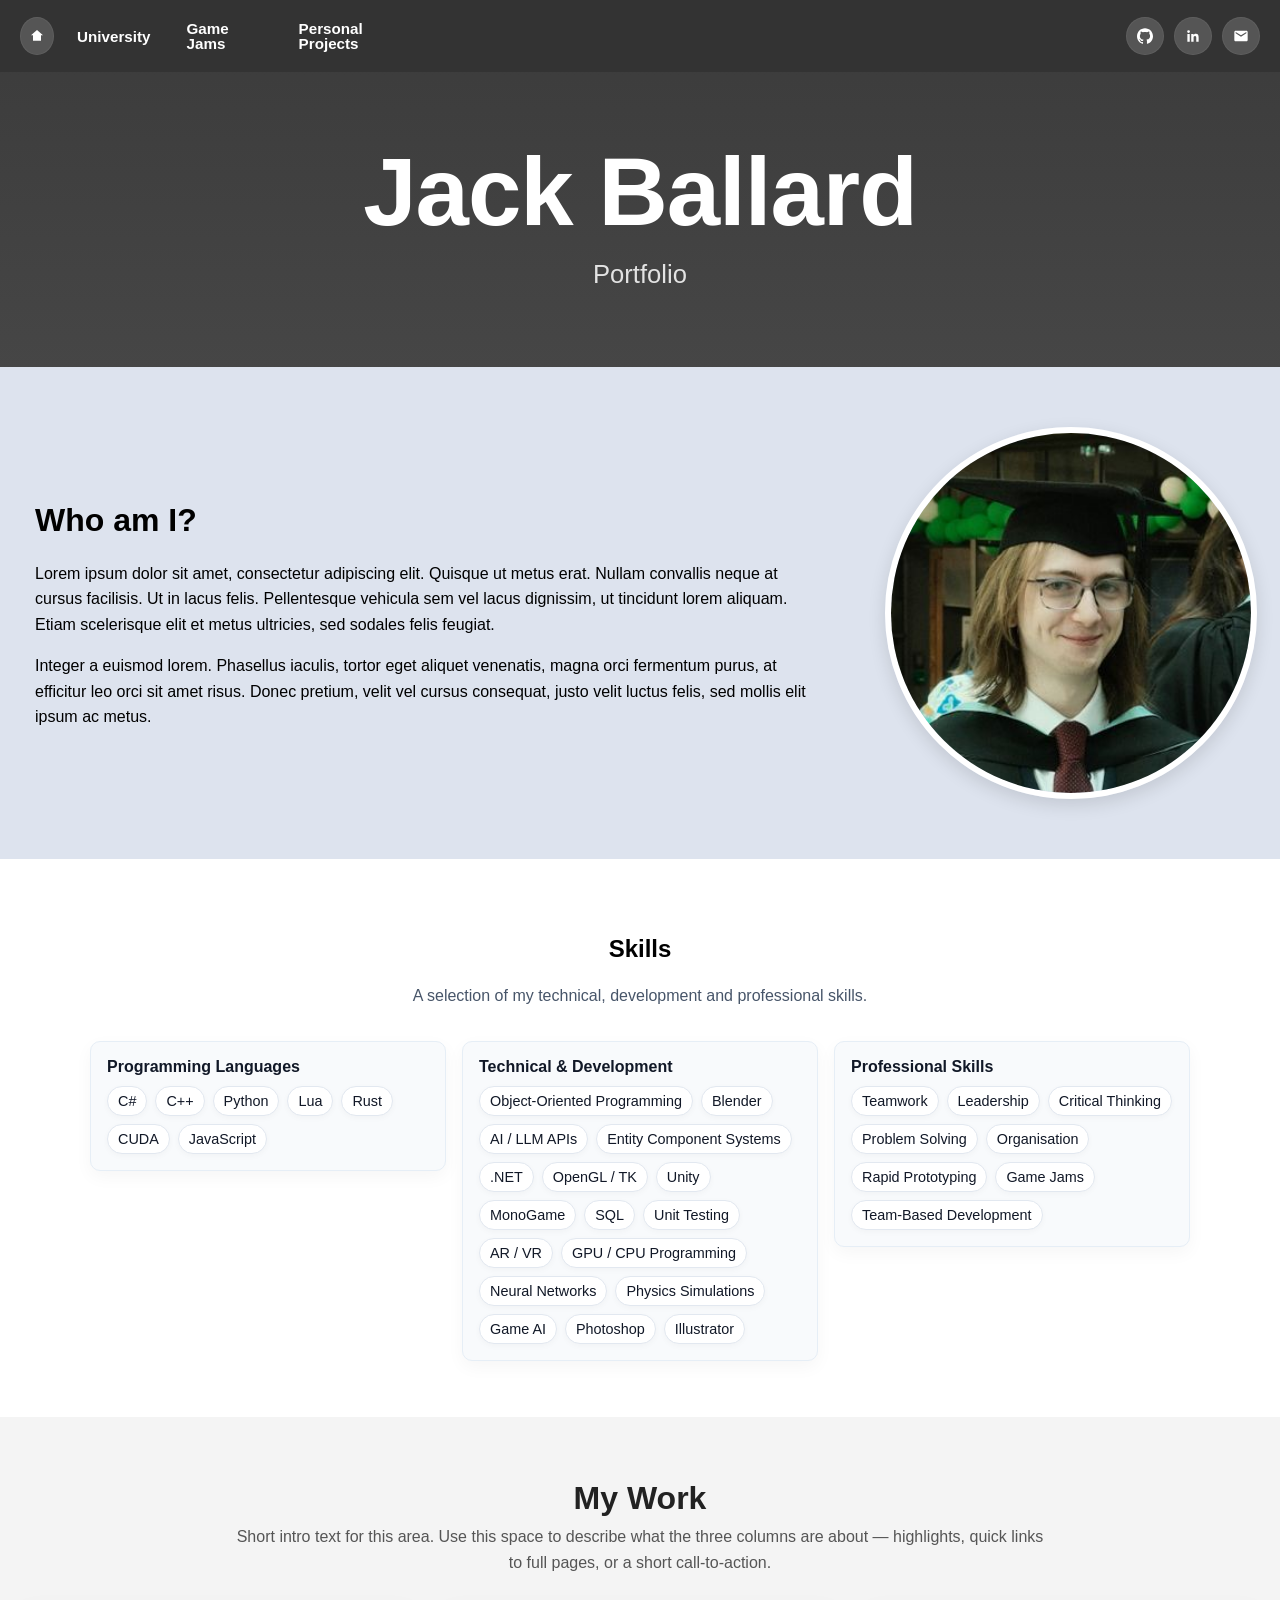
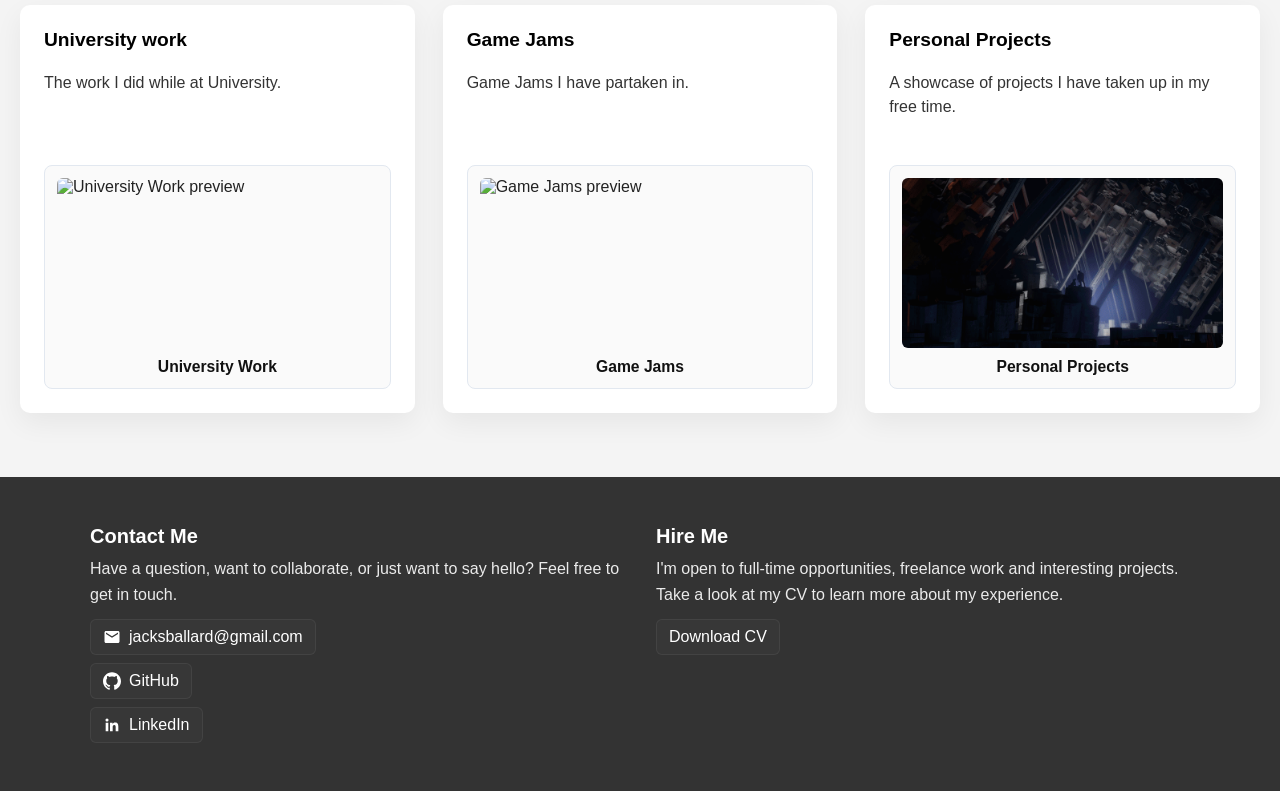
==== index.html @ 9ef3ca3f "more pages added, gallery view style created" ====
<!DOCTYPE html>
<html lang="en">
<head>
    <meta charset="UTF-8">
    <meta name="viewport" content="width=device-width, initial-scale=1.0">
    <title>Home | Jack Ballard's Website</title>
    <link rel="stylesheet" href="css/style.css">
</head>
<body>

    <header>
        <div class="nav-groups" role="navigation" aria-label="Main navigation">

            <div class="nav-left">
                <!-- icon-only button (accessible label provided) -->
                <a class="btn btn-icon" href="index.html" title="Home" aria-label="Home">
                    <svg viewBox="0 0 24 24" aria-hidden="true" focusable="false">
                        <path d="M12 3l9 8h-3v8h-12v-8h-3z" />
                    </svg>
                </a>


                <!-- text-only button (no icon, border invisible until hover) -->
                <a class="btn btn-text" href="pages/university.html" title="University">University</a>
                <a class="btn btn-text" href="pages/game-jams.html" title="Game-Jams">Game Jams</a>
                <a class="btn btn-text" href="pages/personal-projects.html" title="Personal-Projects">Personal Projects</a>
            </div>

            <div class="nav-spacer" aria-hidden="true"></div>

            <div class="nav-right">
                <!-- icon-only button (external link opens in new tab) -->
                <a class="btn btn-icon" href="https://github.com/Jack-Ballard" title="GitHub" aria-label="GitHub" target="_blank" rel="noopener noreferrer">
                    <svg viewBox="0 0 24 24" aria-hidden="true" focusable="false">
                        <path d="M12 .297c-6.63 0-12 5.373-12 12 0 5.303 3.438 9.8 8.205 11.385.6.113.82-.258.82-.577 0-.285-.01-1.04-.015-2.04-3.338.724-4.042-1.61-4.042-1.61C4.422 18.07 3.633 17.7 3.633 17.7c-1.087-.744.084-.729.084-.729 1.205.084 1.838 1.236 1.838 1.236 1.07 1.835 2.809 1.305 3.495.998.108-.776.417-1.305.76-1.605-2.665-.3-5.466-1.332-5.466-5.93 0-1.31.465-2.38 1.235-3.22-.135-.303-.54-1.523.105-3.176 0 0 1.005-.322 3.3 1.23.96-.267 1.98-.399 3-.405 1.02.006 2.04.138 3 .405 2.28-1.552 3.285-1.23 3.285-1.23.645 1.653.24 2.873.12 3.176.765.84 1.23 1.91 1.23 3.22 0 4.61-2.805 5.625-5.475 5.92.42.36.81 1.096.81 2.22 0 1.606-.015 2.896-.015 3.286 0 .315.21.69.825.57C20.565 22.092 24 17.592 24 12.297c0-6.627-5.373-12-12-12" />
                    </svg>
                </a>

                <a class="btn btn-icon" href="https://www.linkedin.com/in/jack-ballard-969342292/" title="LinkedIn" aria-label="LinkedIn" target="_blank" rel="noopener noreferrer">
                    <svg viewBox="0 0 24 24" aria-hidden="true" focusable="false">
                        <path d="M20.447 20.452h-3.554v-5.569c0-1.328-.027-3.037-1.852-3.037-1.853 0-2.136 1.445-2.136 2.939v5.667H9.351V9h3.414v1.561h.046c.477-.9 1.637-1.85 3.37-1.85 3.601 0 4.267 2.37 4.267 5.455v6.286zM5.337 7.433a2.062 2.062 0 1 1 0-4.124 2.062 2.062 0 0 1 0 4.124zM7.114 20.452H3.558V9h3.556v11.452z" />
                    </svg>
                </a>

                <!-- icon-only contact button -->
                <a class="btn btn-icon" href="mailto:jacksballard@gmail.com" title="Contact" aria-label="Contact">
                    <svg viewBox="0 0 24 24" aria-hidden="true" focusable="false"><path d="M20 4h-16c-1.1 0-2 .9-2 2v12c0 1.1.9 2 2 2h16c1.1 0 2-.9 2-2v-12c0-1.1-.9-2-2-2zm0 4l-8 5-8-5v-2l8 5 8-5v2z" /></svg>
                </a>
            </div>
        </div>
        </div>
    </header>

    <!-- Hero with giant central title -->
    <section class="hero" aria-labelledby="site-title">
        <div class="hero-inner">
            <h1 id="site-title">Jack Ballard</h1>
            <p>Portfolio</p>
        </div>
    </section>

    <div id="intro" class="container">
        <div class="content">
            <h1>Who am I?</h1>
            <p>Lorem ipsum dolor sit amet, consectetur adipiscing elit. Quisque ut metus erat. Nullam convallis neque at cursus facilisis. Ut in lacus felis. Pellentesque vehicula sem vel lacus dignissim, ut tincidunt lorem aliquam. Etiam scelerisque elit et metus ultricies, sed sodales felis feugiat.</p>
            <p>Integer a euismod lorem. Phasellus iaculis, tortor eget aliquet venenatis, magna orci fermentum purus, at efficitur leo orci sit amet risus. Donec pretium, velit vel cursus consequat, justo velit luctus felis, sed mollis elit ipsum ac metus.</p>
        </div>

        <div class="image">
            <img src="assets/images/graduates.png" alt="Placeholder Image">
        </div>
    </div>

    <!-- Skills section -->
    <section class="skills-section" aria-labelledby="skills-title">
        <div class="skills-inner">

            <div class="skills-header">
                <h2 id="skills-title">Skills</h2>
                <p style="margin:8px 0 0; color:#475569;">
                    A selection of my technical, development and professional skills.
                </p>
            </div>

            <div class="skills-grid" role="list">

                <!-- Programming Languages -->
                <div class="skill-group" role="listitem" aria-labelledby="programming-title">
                    <h4 id="programming-title">Programming Languages</h4>

                    <ul class="skill-list">
                        <li>C#</li>
                        <li>C++</li>
                        <li>Python</li>
                        <li>Lua</li>
                        <li>Rust</li>
                        <li>CUDA</li>
                        <li>JavaScript</li>
                    </ul>
                </div>

                <!-- Technical Skills -->
                <div class="skill-group" role="listitem" aria-labelledby="technical-title">
                    <h4 id="technical-title">Technical & Development</h4>

                    <ul class="skill-list">
                        <li>Object-Oriented Programming</li>
                        <li>Blender</li>
                        <li>AI / LLM APIs</li>
                        <li>Entity Component Systems</li>
                        <li>.NET</li>
                        <li>OpenGL / TK</li>
                        <li>Unity</li>
                        <li>MonoGame</li>
                        <li>SQL</li>
                        <li>Unit Testing</li>
                        <li>AR / VR</li>
                        <li>GPU / CPU Programming</li>
                        <li>Neural Networks</li>
                        <li>Physics Simulations</li>
                        <li>Game AI</li>
                        <li>Photoshop</li>
                        <li>Illustrator</li>
                    </ul>
                </div>

                <!-- Professional Skills -->
                <div class="skill-group" role="listitem" aria-labelledby="professional-title">
                    <h4 id="professional-title">Professional Skills</h4>

                    <ul class="skill-list">
                        <li>Teamwork</li>
                        <li>Leadership</li>
                        <li>Critical Thinking</li>
                        <li>Problem Solving</li>
                        <li>Organisation</li>
                        <li>Rapid Prototyping</li>
                        <li>Game Jams</li>
                        <li>Team-Based Development</li>
                    </ul>

                </div>

            </div>
        </div>
    </section>

    <!-- Expanded features section with a title/intro and larger area -->
    <section class="features-section" aria-labelledby="features-title">
        <div class="features-inner">
            <div class="features-header">
                <h2 id="features-title">My Work</h2>
                <p>Short intro text for this area. Use this space to describe what the three columns are about — highlights, quick links to full pages, or a short call-to-action.</p>
            </div>

            <div id="features" class="three-cols" aria-label="Featured links">
                <article class="feature">
                    <h3>University work</h3>
                    <p>The work I did while at University.</p>

                    <a class="feature-btn" href="pages/university.html" aria-label="Open University Work">
                        <img src="https://via.placeholder.com/800x450" alt="University Work preview">
                        <span class="btn-label">University Work</span>
                    </a>
                </article>

                <article class="feature">
                    <h3>Game Jams</h3>
                    <p>Game Jams I have partaken in.</p>

                    <a class="feature-btn" href="pages/game-jams.html" aria-label="Open Game Jams">
                        <img src="https://via.placeholder.com/800x450" alt="Game Jams preview">
                        <span class="btn-label">Game Jams</span>
                    </a>
                </article>

                <article class="feature">
                    <h3>Personal Projects</h3>
                    <p>A showcase of projects I have taken up in my free time.</p>

                    <a class="feature-btn" href="pages/personal-projects.html" aria-label="Open Personal Projects">
                        <img src="assets/gifs/blenderShowcase.gif" alt="Personal Projects preview">
                        <span class="btn-label">Personal Projects</span>
                    </a>
                </article>
            </div>
        </div>
    </section>

    <!-- Contact section (bottom, matches header colour) -->
    <section class="contact-section" aria-labelledby="contact-title">
        <div class="contact-inner">
            <div class="contact-left">
                <h3 id="contact-title">Contact Me</h3>
                <p>Have a question, want to collaborate, or just want to say hello? Feel free to get in touch.</p>

                <div class="contact-links" aria-hidden="false">
                    <a href="mailto:jacksballard@gmail.com" title="Email">
                        <svg viewBox="0 0 24 24" aria-hidden="true" focusable="false"><path d="M20 4H4c-1.1 0-2 .9-2 2v12c0 1.1.9 2 2 2h16c1.1 0 2-.9 2-2V6c0-1.1-.9-2-2-2zm0 4l-8 5-8-5V6l8 5 8-5v2z"/></svg>
                        jacksballard@gmail.com
                    </a>

                    <a href="https://github.com/Jack-Ballard" target="_blank" rel="noopener noreferrer" title="GitHub">
                        <svg viewBox="0 0 24 24" aria-hidden="true" focusable="false"><path d="M12 .297c-6.63 0-12 5.373-12 12 0 5.303 3.438 9.8 8.205 11.385.6.113.82-.258.82-.577 0-.285-.01-1.04-.015-2.04-3.338.724-4.042-1.61-4.042-1.61C4.422 18.07 3.633 17.7 3.633 17.7c-1.087-.744.084-.729.084-.729 1.205.084 1.838 1.236 1.838 1.236 1.07 1.835 2.809 1.305 3.495.998.108-.776.417-1.305.76-1.605-2.665-.3-5.466-1.332-5.466-5.93 0-1.31.465-2.38 1.235-3.22-.135-.303-.54-1.523.105-3.176 0 0 1.005-.322 3.3 1.23.96-.267 1.98-.399 3-.405 1.02.006 2.04.138 3 .405 2.28-1.552 3.285-1.23 3.285-1.23.645 1.653.24 2.873.12 3.176.765.84 1.23 1.91 1.23 3.22 0 4.61-2.805 5.625-5.475 5.92.42.36.81 1.096.81 2.22 0 1.606-.015 2.896-.015 3.286 0 .315.21.69.825.57C20.565 22.092 24 17.592 24 12.297c0-6.627-5.373-12-12-12"/></svg>
                        GitHub
                    </a>

                    <a href="https://www.linkedin.com/in/jack-ballard-969342292/" target="_blank" rel="noopener noreferrer" title="LinkedIn">
                        <svg viewBox="0 0 24 24" aria-hidden="true" focusable="false"><path d="M20.447 20.452h-3.554v-5.569c0-1.328-.027-3.037-1.852-3.037-1.853 0-2.136 1.445-2.136 2.939v5.667H9.351V9h3.414v1.561h.046c.477-.9 1.637-1.85 3.37-1.85 3.601 0 4.267 2.37 4.267 5.455v6.286zM5.337 7.433a2.062 2.062 0 1 1 0-4.124 2.062 2.062 0 0 1 0 4.124zM7.114 20.452H3.558V9h3.556v11.452z"/></svg>
                        LinkedIn
                    </a>
                </div>
            </div>

            <div class="contact-right">
                <h3>Hire Me</h3>
                <p style="margin:8px 0 12px 0; color:rgba(255,255,255,0.9);">
                    I'm open to full-time opportunities, freelance work and interesting projects. Take a look at my CV to learn more about my experience.
                </p>

                <!-- CV download button: ensure the file is placed at assets/downloads/Jack-Ballard-CV.pdf -->
                <a class="contact-download" href="assets/pdfs/Jack_Ballard_CV.pdf" download title="Download CV" aria-label="Download CV">
                    Download CV
                </a>

            </div>
        </div>
    </section>

</body>
</html>
---- css/style.css ----
/* =========================================================================
   1. Base & Global Styles
   ========================================================================= */
body {
    font-family: Arial, sans-serif;
    margin: 0;
    padding: 0;
    background-color: #f4f4f4;
}

p {
    line-height: 1.6;
}

img {
    max-width: 100%;
    height: auto;
}

video {
    max-width: 100%;
    height: auto;
}

/* =========================================================================
   2. Reusable Layouts & Containers
   ========================================================================= */
.container {
    display: flex;
    flex-wrap: wrap;
    justify-content: space-around;
    padding: 20px;
}

.content {
    flex: 1;
    padding: 20px;
    max-width: 600px;
    box-sizing: border-box;
}

.image {
    flex: 1;
    padding: 20px;
    max-width: 600px;
    box-sizing: border-box;
    text-align: center;
}

.video {
    flex: 1;
    padding: 20px;
    max-width: 600px;
    box-sizing: border-box;
    text-align: center;
}

/* =========================================================================
   3. Global Components
   ========================================================================= */
/* Buttons */
.btn {
    display: inline-flex;
    align-items: center;
    gap: 8px;
    color: white;
    text-decoration: none;
    border-radius: 6px;
    font-weight: 600;
    font-size: 0.95rem;
    line-height: 1;
    cursor: pointer;
    transition: background .14s ease, border-color .14s ease, color .14s ease;
    border: 1px solid rgba(255,255,255,0.06);
    padding: 8px 12px;
    background: #555;
}

.btn svg {
    width: 16px;
    height: 16px;
    fill: currentColor;
    display: block;
}

.btn-icon {
    width: 36px;
    height: 36px;
    padding: 0;
    border-radius: 50%;
    justify-content: center;
    background: #555;
    border: 1px solid rgba(255,255,255,0.06);
}

.btn-icon:hover,
.btn-icon:focus {
    background: #777;
    outline: none;
}

.btn-text {
    background: transparent;
    border: 1px solid transparent;
    padding: 8px 12px;
    color: white;
}

.btn-text:hover,
.btn-text:focus {
    border-color: rgba(255,255,255,0.18);
    background: rgba(255,255,255,0.03);
    outline: none;
}

/* =========================================================================
   4. Header
   ========================================================================= */

header {
    background-color: #333;
    color: white;
    padding: 12px 20px;
}

.header-inner {
    display: flex;
    align-items: center;
    gap: 12px;
    max-width: 1100px;
    margin: 0 auto;
}

.brand {
    display: flex;
    flex-direction: column;
    align-items: flex-start;
    min-width: 220px;
}

.brand h1 {
    margin: 0;
    font-size: 1.25rem;
}

.brand p {
    margin: 2px 0 0 0;
    font-size: 0.95rem;
}

/* =========================================================================
   5. Navigation Buttons
   ========================================================================= */
.nav-groups {
    display: flex;
    align-items: center;
    justify-content: center;
    gap: 350px;
}

.nav-left,
.nav-right {
    display: flex;
    gap: 10px;
    align-items: center;
}


/* =========================================================================
   6. Hero Title
   ========================================================================= */
.hero {
    background: linear-gradient(180deg, rgba(51,51,51,0.95), rgba(51,51,51,0.9));
    color: white;
    display: flex;
    align-items: center;
    justify-content: center;
    text-align: center;
    padding: 72px 20px;
}

.hero-inner {
    max-width: 1100px;
    width: 100%;
}

.hero h1 {
    margin: 0;
    font-size: clamp(2.5rem, 8vw, 6rem);
    line-height: 1;
    font-weight: 800;
    letter-spacing: -1px;
}

.hero p {
    margin: 14px 0 0;
    font-size: clamp(1rem, 2.5vw, 1.6rem);
    color: rgba(255,255,255,0.85);
}

/* =========================================================================
   7. Intro Section
   ========================================================================= */
#intro {
    background-color: #dde3ee;
    padding: 50px 20px;
    display: flex;
    align-items: center;
    justify-content: center;
    gap: 50px;
}

#intro .content {
    flex: 0 1 800px;
    padding: 10px;
    max-width: 800px;
    box-sizing: border-box;
}

#intro .image {
    flex: 0 0 380px;
    padding: 10px;
    max-width: 380px;
    box-sizing: border-box;
    text-align: center;
}

#intro .image img {
    width: 100%;
    max-width: 360px;
    aspect-ratio: 1 / 1;
    object-fit: cover;
    border-radius: 50%;
    display: block;
    margin: 0 auto;
    box-shadow: 0 6px 18px rgba(0,0,0,0.12);
    border: 6px solid #ffffff;
}

/* =========================================================================
   8. Skills Section
   ========================================================================= */
.skills-section {
    background-color: #ffffff;
    padding: 56px 20px;
}

.skills-inner {
    max-width: 1100px;
    margin: 0 auto;
    display: grid;
    grid-template-columns: 1fr;
    gap: 24px;
}

.skills-header {
    text-align: center;
    margin-bottom: 8px;
}

.skills-grid {
    display: grid;
    grid-template-columns: repeat(auto-fit, minmax(180px, 1fr));
    gap: 16px;
    align-items: start;
}

.skill-group {
    background: #f8fafc;
    border: 1px solid #e6eef6;
    padding: 16px;
    border-radius: 10px;
    box-shadow: 0 6px 18px rgba(0,0,0,0.04);
}

.skill-group h4 {
    margin: 0 0 10px 0;
    font-size: 1rem;
    color: #111827;
}

.skill-list {
    display: flex;
    flex-wrap: wrap;
    gap: 8px;
    margin: 0;
    padding: 0;
    list-style: none;
}

.skill-list li {
    background: #fff;
    border: 1px solid #e2e8f0;
    padding: 6px 10px;
    border-radius: 999px;
    font-size: 0.9rem;
    color: #111827;
    box-shadow: 0 2px 6px rgba(0,0,0,0.03);
}

.proficiency {
    margin-top: 12px;
    display: grid;
    gap: 8px;
}

.proficiency .row {
    display: flex;
    justify-content: space-between;
    font-size: 0.85rem;
    color: #334155;
}

.bar {
    height: 8px;
    background: #e6eef6;
    border-radius: 6px;
    overflow: hidden;
    margin-top: 6px;
}

.bar > span {
    display: block;
    height: 100%;
    background: linear-gradient(90deg, #2563eb, #06b6d4);
    border-radius: 6px;
}

/* =========================================================================
   9. Features Section
   ========================================================================= */
.features-section {
    background-color: #f4f4f4;
    padding: 64px 20px;
}

.features-inner {
    max-width: 1280px;
    margin: 0 auto;
}

.features-header {
    text-align: center;
    margin-bottom: 30px;
    color: #222;
}

.features-header h2 {
    margin: 0 0 8px 0;
    font-size: 2rem;
    line-height: 1.1;
}

.features-header p {
    margin: 0;
    color: #555;
    max-width: 820px;
    margin-left: auto;
    margin-right: auto;
}

.three-cols {
    margin-top: 22px;
    padding: 0;
    display: grid;
    grid-template-columns: repeat(3, 1fr);
    gap: 28px;
    align-items: start;
}

.feature {
    background: #fff;
    padding: 24px;
    border-radius: 10px;
    box-shadow: 0 10px 28px rgba(0,0,0,0.06);
    display: flex;
    flex-direction: column;
    gap: 12px;
    min-height: 360px;
}

.feature h3 {
    margin: 0 0 8px 0;
    font-size: 1.2rem;
}

.feature p {
    margin: 0;
    color: #333;
    line-height: 1.5;
    flex: 1;
}

.feature-btn {
    display: inline-flex;
    flex-direction: column;
    align-items: center;
    gap: 10px;
    text-decoration: none;
    color: #222;
    background: #fafafa;
    border: 1px solid #e2e8f0;
    padding: 12px;
    border-radius: 8px;
    width: 100%;
    box-sizing: border-box;
    transition: transform .12s ease, box-shadow .12s ease;
}

.feature-btn:hover,
.feature-btn:focus {
    transform: translateY(-4px);
    box-shadow: 0 12px 36px rgba(0,0,0,0.08);
    outline: none;
}

.feature-btn img {
    width: 100%;
    height: 170px;
    object-fit: cover;
    border-radius: 6px;
    display: block;
}

.feature-btn .btn-label {
    font-weight: 700;
    font-size: 0.98rem;
    color: #111;
}

/* =========================================================================
   10. Dynamic Grid Section
   ========================================================================= */

.dynamic-section {
    background-color: #f4f4f4; /* Matches existing sections, tweak if needed */
    padding: 64px 20px;
}

.dynamic-inner {
    max-width: 1280px;
    margin: 0 auto;
}

/* 
   Auto-fit dynamically adds columns based on available space.
   minmax(250px, 1fr) ensures buttons don't get smaller than 250px wide 
   but will stretch to fill remaining space (1fr).
*/
.dynamic-grid {
    display: grid;
    grid-template-columns: repeat(auto-fit, minmax(250px, 1fr));
    gap: 28px;
    padding: 0;
    margin-top: 22px;
    align-items: stretch;
}

/* =========================================================================
   11. Split Content Section (Media & Text)
   ========================================================================= */

.split-section {
    background-color: #ffffff; /* Or #f4f4f4 if you want to match other sections */
    padding: 64px 20px;
}

.split-inner {
    max-width: 1280px;
    margin: 0 auto;
    display: grid;
    /* Two equal columns. Change to '1.5fr 1fr' if you want the media larger than the text */
    grid-template-columns: 1fr 1fr;
    gap: 48px;
    align-items: start; /* Aligns both columns to the top */
}

/* The side containing the text */
.split-content {
    display: flex;
    flex-direction: column;
    gap: 16px; /* Spacing between title, paragraphs, buttons, etc. */
    margin-top: var(--split-margin-top, 60px);
}

    .split-content h2 {
        margin: 0 0 8px 0;
        font-size: 2rem;
        color: #222;
        line-height: 1.1;
    }

    .split-content p {
        margin: 0;
        color: #444;
    }

/* The side containing the image or video */
.split-media {
    width: 100%;
    border-radius: 12px;
    overflow: hidden;
    box-shadow: 0 10px 30px rgba(0,0,0,0.08); /* Optional drop shadow */
}

    .split-media img,
    .split-media video {
        width: 100%;
        height: auto;
        display: block;
        object-fit: cover;
    }

/* Responsive stacking for smaller screens */
@media (max-width: 900px) {
    .split-inner {
        grid-template-columns: 1fr; /* Stack into a single column */
        gap: 32px;
    }

    /* Optional: Swap the order so media is always on top on mobile */
    .split-media {
        order: -1;
    }
}

/* =========================================================================
   12. Image Gallery Section
   ========================================================================= */
.gallery-section {
    background-color: #f4f4f4;
    padding: 64px 20px;
}

.gallery-inner {
    max-width: 1280px;
    margin: 0 auto;
}

.gallery-header {
    text-align: center;
    margin-bottom: 30px;
}

    .gallery-header h2 {
        margin: 0 0 8px 0;
        font-size: 2rem;
        color: #222;
    }

/* 
   Auto-fit Grid: Stretches images to fill rows. 
   minmax(300px, 1fr) ensures images are at least 300px wide.
*/
.gallery-grid {
    display: grid;
    grid-template-columns: repeat(auto-fit, minmax(300px, 1fr));
    gap: 16px;
    padding: 0;
}

.gallery-item {
    position: relative;
    border-radius: 8px;
    overflow: hidden;
    box-shadow: 0 4px 12px rgba(0,0,0,0.1);
    /* Set a consistent aspect ratio (e.g., 16:9) */
    aspect-ratio: 16 / 9;
    background-color: #ddd; /* Placeholder background */
}

    .gallery-item img {
        width: 100%;
        height: 100%;
        object-fit: cover; /* Forces the image to fill the squarish area without stretching */
        display: block;
        transition: transform 0.3s ease;
    }

    /* Add a slight zoom effect on hover for interactivity */
    .gallery-item:hover img,
    .gallery-item:focus img {
        transform: scale(1.05);
    }

/* =========================================================================
   13. Contact Section
   ========================================================================= */

.contact-section {
    background-color: #333;
    color: #ffffff;
    padding: 48px 20px;
}

.contact-inner {
    max-width: 1100px;
    margin: 0 auto;
    display: flex;
    gap: 32px;
    align-items: flex-start;
    justify-content: space-between;
    flex-wrap: wrap;
}

.contact-left {
    flex: 1 1 380px;
    min-width: 260px;
}

.contact-right {
    flex: 1 1 380px;
    min-width: 260px;
}

.contact-left h3,
.contact-right h3 {
    margin: 0 0 8px 0;
    color: #fff;
    font-size: 1.25rem;
}

.contact-left p {
    margin: 0 0 12px 0;
    color: rgba(255,255,255,0.9);
    line-height: 1.6;
}

.contact-links {
    display: flex;
    flex-direction: column;
    gap: 8px;
    align-items: flex-start;
}

.contact-links a {
    display: inline-flex;
    align-items: center;
    gap: 8px;
    color: #fff;
    text-decoration: none;
    padding: 8px 12px;
    border: 1px solid rgba(255,255,255,0.06);
    border-radius: 6px;
    background: rgba(255,255,255,0.02);
    margin-right: 0;
}

.contact-links a:hover,
.contact-links a:focus {
    background: rgba(255,255,255,0.05);
    border-color: rgba(255,255,255,0.12);
}

.contact-links a svg {
    width: 18px;
    height: 18px;
    fill: currentColor;
}

.contact-form {
    display: grid;
    gap: 10px;
}

.contact-form input,
.contact-form textarea {
    width: 100%;
    padding: 10px;
    border-radius: 6px;
    border: 1px solid rgba(255,255,255,0.12);
    background: rgba(255,255,255,0.03);
    color: #fff;
    box-sizing: border-box;
    font-size: 0.95rem;
    resize: vertical;
}

.contact-form input::placeholder,
.contact-form textarea::placeholder {
    color: rgba(255,255,255,0.65);
}

.contact-form button {
    background: #06b6d4;
    color: #032027;
    border: none;
    padding: 10px 14px;
    border-radius: 6px;
    font-weight: 700;
    cursor: pointer;
    width: fit-content;
}

.contact-download {
    display: inline-flex;
    align-items: center;
    gap: 8px;
    color: #fff;
    background: rgba(255,255,255,0.02);
    padding: 8px 12px;
    border-radius: 6px;
    font-weight: 500;
    text-decoration: none;
    border: 1px solid rgba(255,255,255,0.06);
    transition: background 0.2s ease, border-color 0.2s ease;
}

.contact-download:hover,
.contact-download:focus {
    background: rgba(255,255,255,0.05);
    border-color: rgba(255,255,255,0.12);
    outline: none;
}

/* =========================================================================
   14. Media Queries (Ordered Descending)
   ========================================================================= */

@media (max-width: 1100px) {
    .features-inner {
        padding: 0 16px;
    }
}

@media (max-width: 900px) {
    .three-cols {
        grid-template-columns: repeat(2, 1fr);
    }
}

@media (max-width: 720px) {
    .header-inner {
        flex-direction: column;
        align-items: center;
    }

    .brand {
        align-items: center;
        text-align: center;
    }

    .nav-groups {
        width: 100%;
    }

    .nav-spacer {
        display: none;
    }

    .nav-left,
    .nav-right {
        justify-content: center;
        flex-wrap: wrap;
    }

    .btn-icon {
        width: 40px;
        height: 40px;
    }

    .hero {
        padding: 48px 16px;
    }

    .image img {
        max-width: 200px;
    }

    #intro {
        padding: 28px 12px;
    }

    .skills-inner {
        gap: 18px;
    }

    .contact-inner {
        gap: 18px;
    }

    .contact-left,
    .contact-right {
        min-width: 100%;
    }
}

@media (max-width: 600px) {
    .three-cols {
        grid-template-columns: 1fr;
    }

    .feature {
        min-height: auto;
    }

    .feature-btn img {
        height: 160px;
    }
}
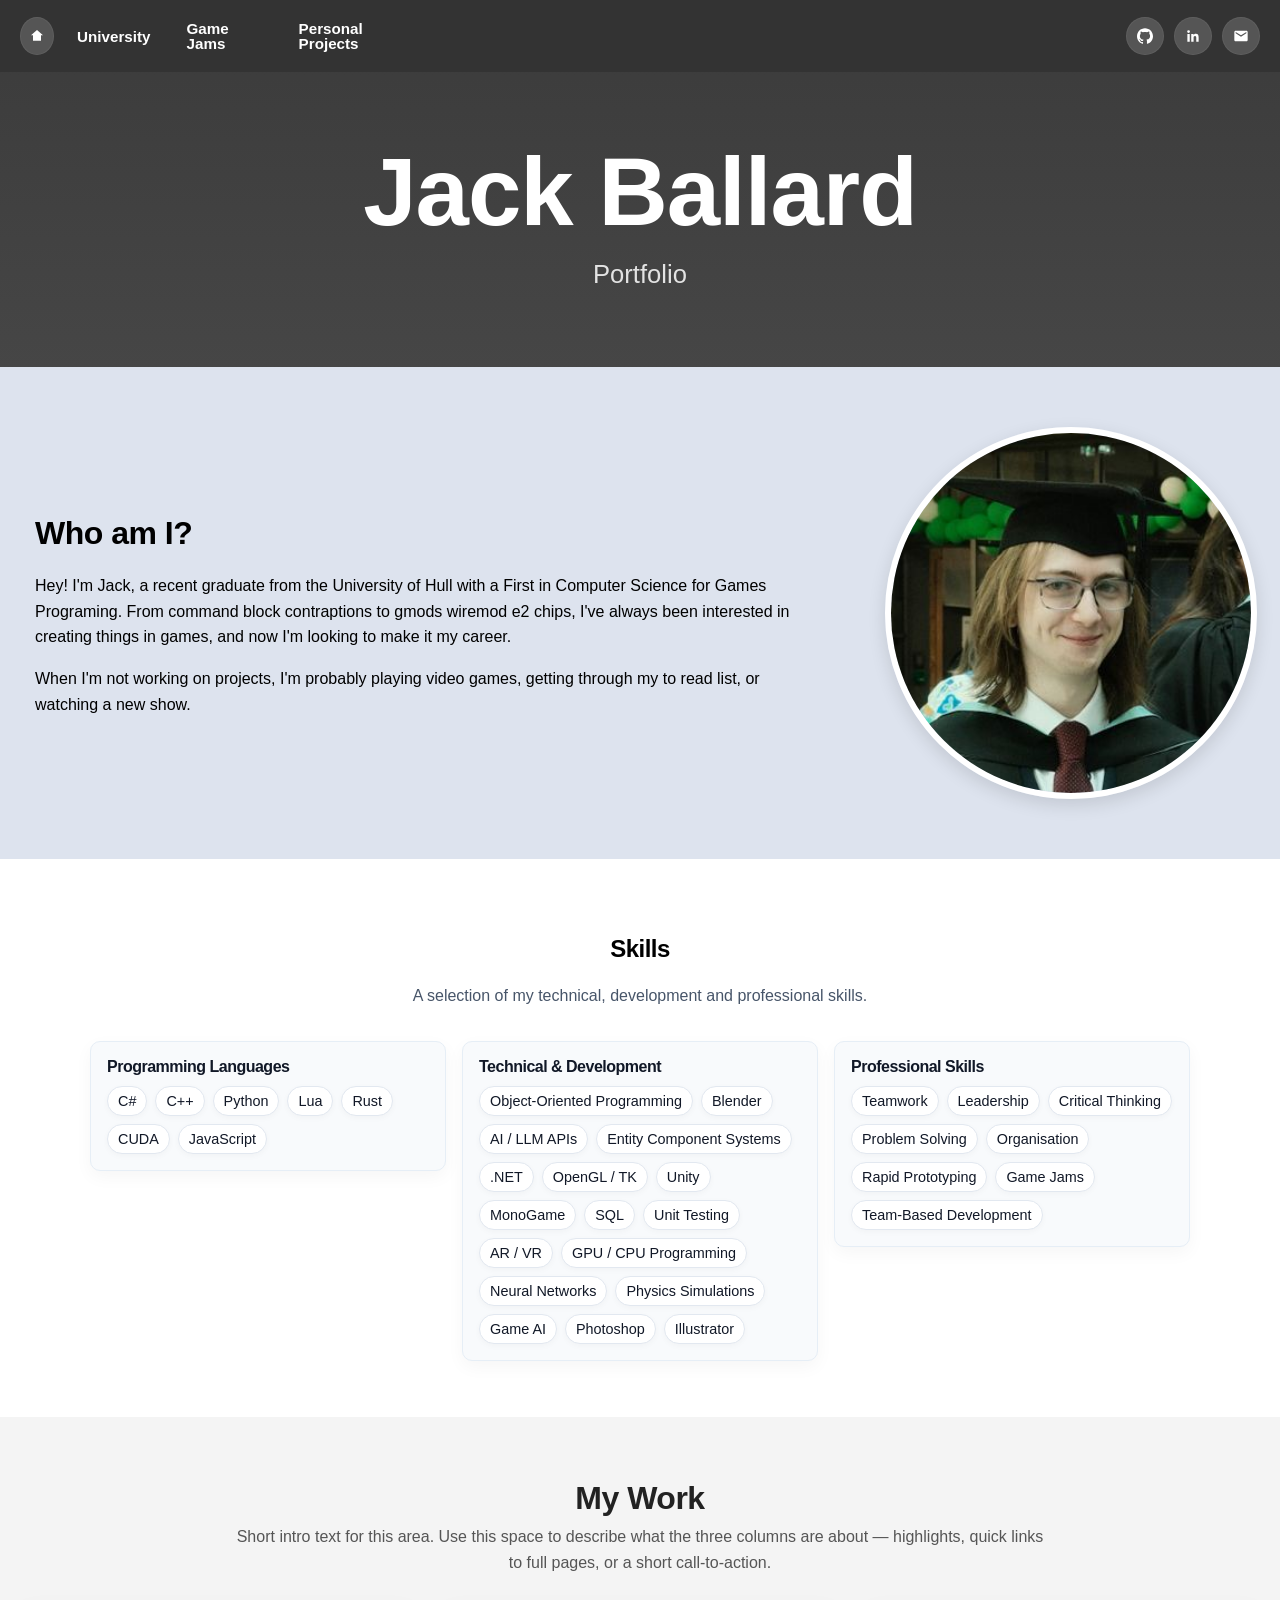
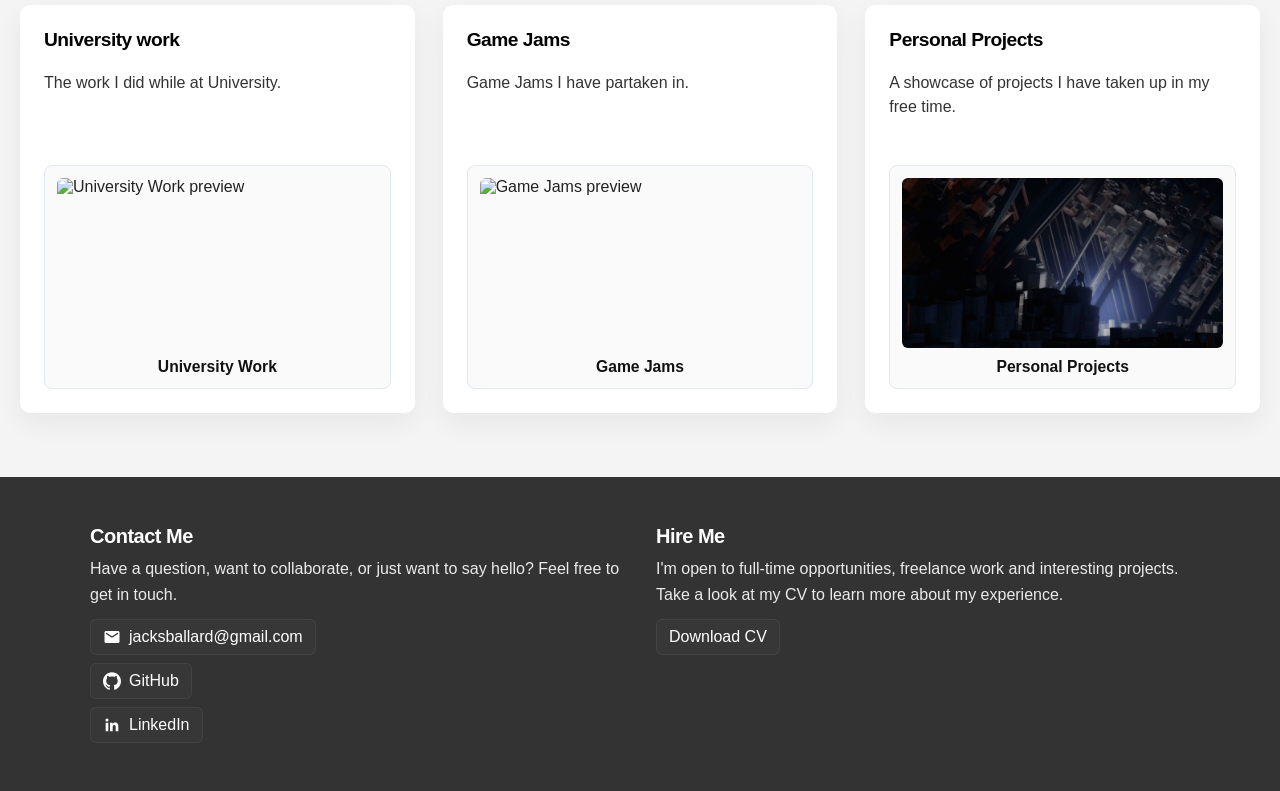
==== commit cb589ac0: "content added" ====
--- a/index.html
+++ b/index.html
@@ -62,8 +62,8 @@
     <div id="intro" class="container">
         <div class="content">
             <h1>Who am I?</h1>
-            <p>Lorem ipsum dolor sit amet, consectetur adipiscing elit. Quisque ut metus erat. Nullam convallis neque at cursus facilisis. Ut in lacus felis. Pellentesque vehicula sem vel lacus dignissim, ut tincidunt lorem aliquam. Etiam scelerisque elit et metus ultricies, sed sodales felis feugiat.</p>
-            <p>Integer a euismod lorem. Phasellus iaculis, tortor eget aliquet venenatis, magna orci fermentum purus, at efficitur leo orci sit amet risus. Donec pretium, velit vel cursus consequat, justo velit luctus felis, sed mollis elit ipsum ac metus.</p>
+            <p>Hey! I'm Jack, a recent graduate from the University of Hull with a First in Computer Science for Games Programing. From command block contraptions to gmods wiremod e2 chips, I've always been interested in creating things in games, and now I'm looking to make it my career.</p>
+            <p>When I'm not working on projects, I'm probably playing video games, getting through my to read list, or watching a new show.</p>
         </div>
 
         <div class="image">
--- a/css/style.css
+++ b/css/style.css
@@ -2,10 +2,17 @@
    1. Base & Global Styles
    ========================================================================= */
 body {
-    font-family: Arial, sans-serif;
+    font-family: "Century Gothic", Arial, sans-serif;
     margin: 0;
     padding: 0;
     background-color: #f4f4f4;
+}
+
+/* Separate font for all headers */
+h1, h2, h3, h4, h5, h6 {
+    font-family: Consolas, "Inter", Arial, sans-serif;
+    font-weight: 700;
+    letter-spacing: -0.5px; /* optional */
 }
 
 p {
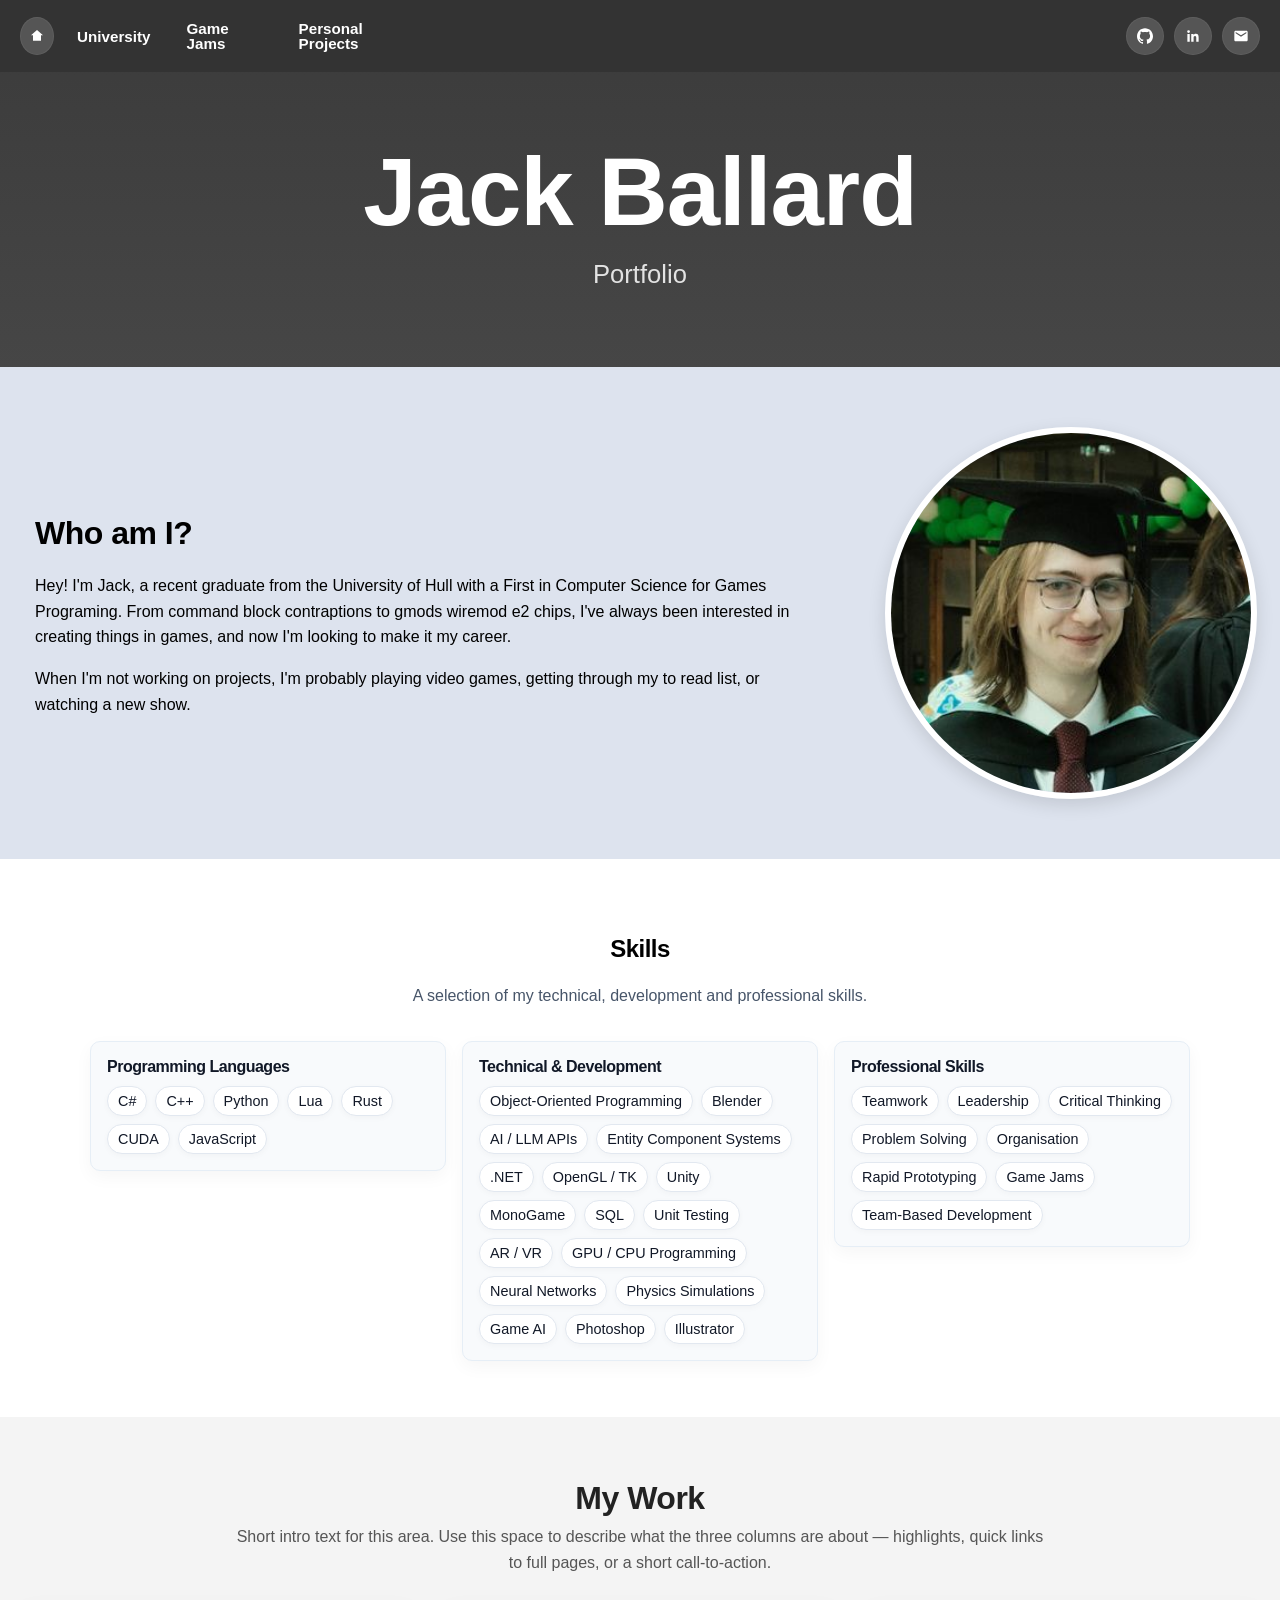
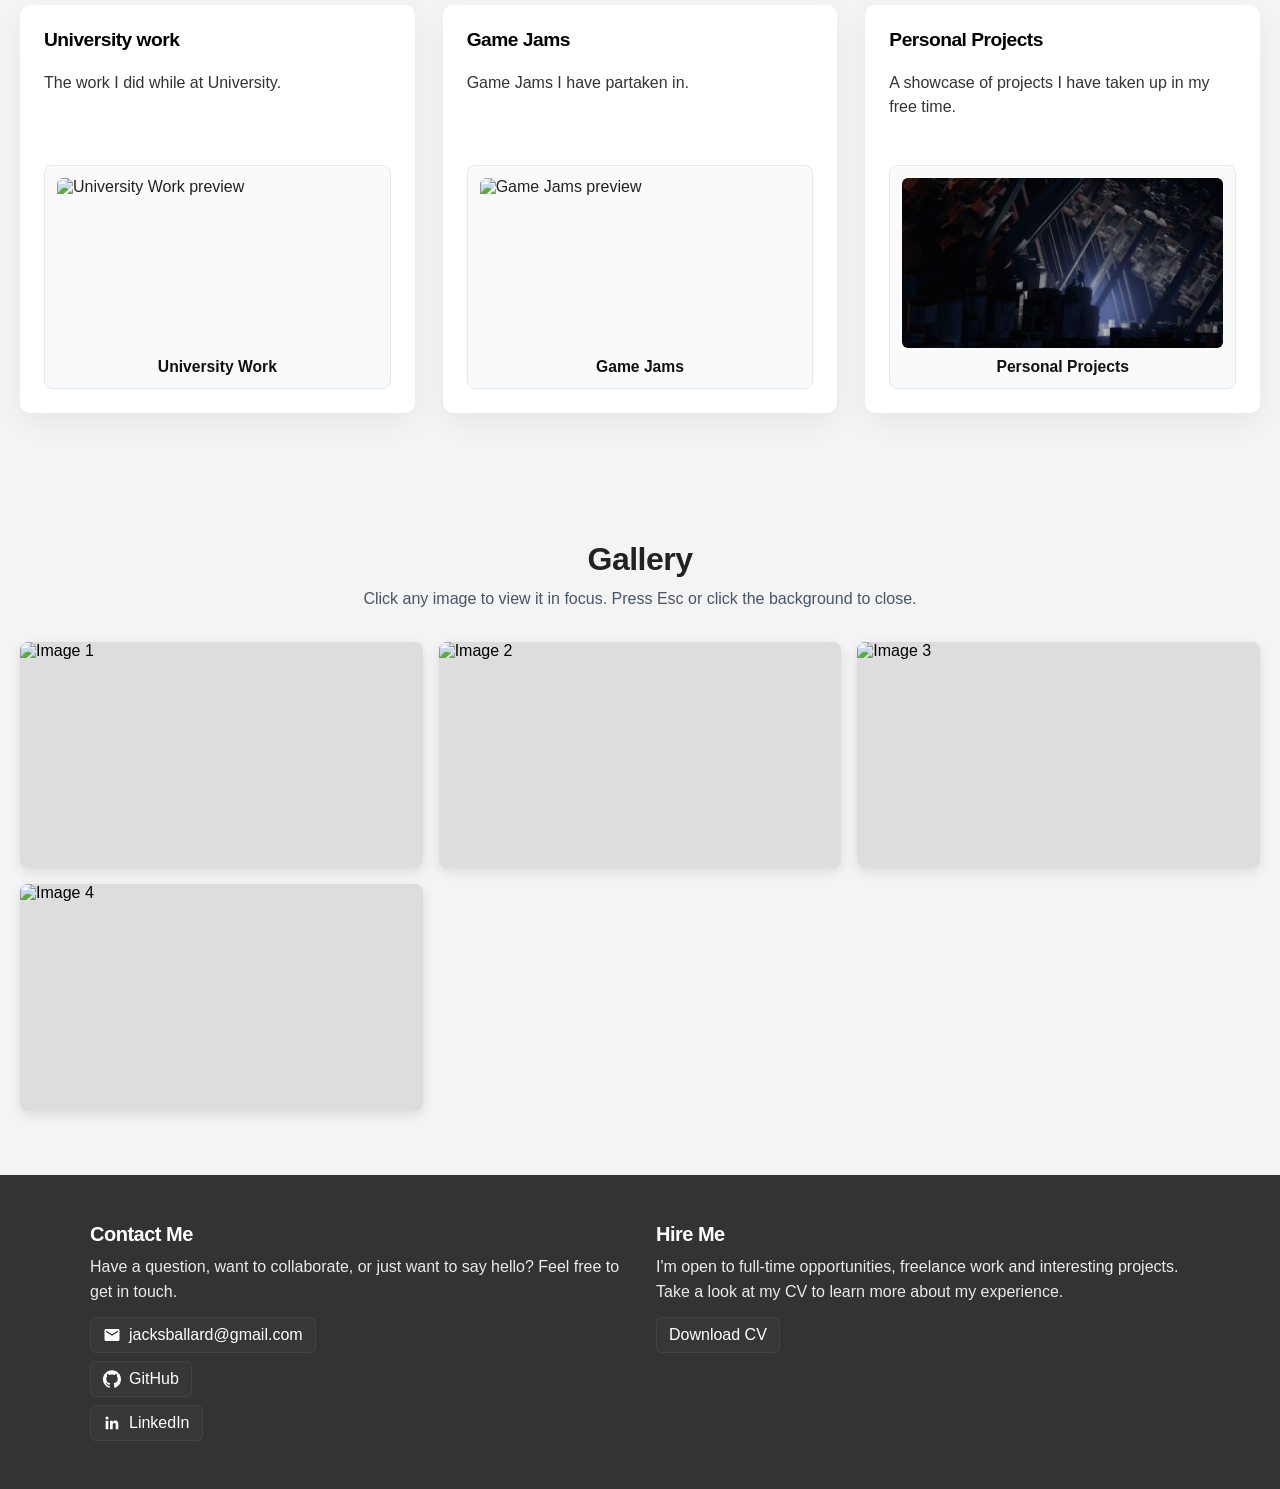
==== commit 662ca7db: "added gallery lightroom view" ====
--- a/index.html
+++ b/index.html
@@ -169,7 +169,7 @@
                     <p>Game Jams I have partaken in.</p>
 
                     <a class="feature-btn" href="pages/game-jams.html" aria-label="Open Game Jams">
-                        <img src="https://via.placeholder.com/800x450" alt="Game Jams preview">
+                        <img src="assets/gifs/gameJamShowcase.gif" alt="Game Jams preview">
                         <span class="btn-label">Game Jams</span>
                     </a>
                 </article>
@@ -183,6 +183,36 @@
                         <span class="btn-label">Personal Projects</span>
                     </a>
                 </article>
+            </div>
+        </div>
+    </section>
+
+    <!-- Image Gallery Section (click to focus image) -->
+    <section class="gallery-section" aria-labelledby="gallery-title">
+        <div class="gallery-inner">
+            <div class="gallery-header">
+                <h2 id="gallery-title">Gallery</h2>
+                <p style="margin:8px 0 0; color:#475569;">
+                    Click any image to view it in focus. Press Esc or click the background to close.
+                </p>
+            </div>
+
+            <div class="gallery-grid" role="list">
+                <div class="gallery-item" role="listitem">
+                    <img src="https://via.placeholder.com/1200x675?text=Image+1" alt="Image 1" data-full="https://via.placeholder.com/1600x900?text=Image+1">
+                </div>
+
+                <div class="gallery-item" role="listitem">
+                    <img src="https://via.placeholder.com/1200x675?text=Image+2" alt="Image 2" data-full="https://via.placeholder.com/1600x900?text=Image+2">
+                </div>
+
+                <div class="gallery-item" role="listitem">
+                    <img src="https://via.placeholder.com/1200x675?text=Image+3" alt="Image 3" data-full="https://via.placeholder.com/1600x900?text=Image+3">
+                </div>
+
+                <div class="gallery-item" role="listitem">
+                    <img src="https://via.placeholder.com/1200x675?text=Image+4" alt="Image 4" data-full="https://via.placeholder.com/1600x900?text=Image+4">
+                </div>
             </div>
         </div>
     </section>
@@ -196,7 +226,7 @@
 
                 <div class="contact-links" aria-hidden="false">
                     <a href="mailto:jacksballard@gmail.com" title="Email">
-                        <svg viewBox="0 0 24 24" aria-hidden="true" focusable="false"><path d="M20 4H4c-1.1 0-2 .9-2 2v12c0 1.1.9 2 2 2h16c1.1 0 2-.9 2-2V6c0-1.1-.9-2-2-2zm0 4l-8 5-8-5V6l8 5 8-5v2z"/></svg>
+                        <svg viewBox="0 0 24 24" aria-hidden="true" focusable="false"><path d="M20 4H4c-1.1 0-2 .9-2 2v12c0 1.1.9 2 2 2h16c1.1 0 2-.9 2-2V6c0-1.1-.9-2-2-2zm0 4l-8 5-8-5v-2l8 5 8-5v2z"/></svg>
                         jacksballard@gmail.com
                     </a>
 
@@ -227,5 +257,6 @@
         </div>
     </section>
 
+    <script src="js/gallery.js" defer></script>
 </body>
 </html>
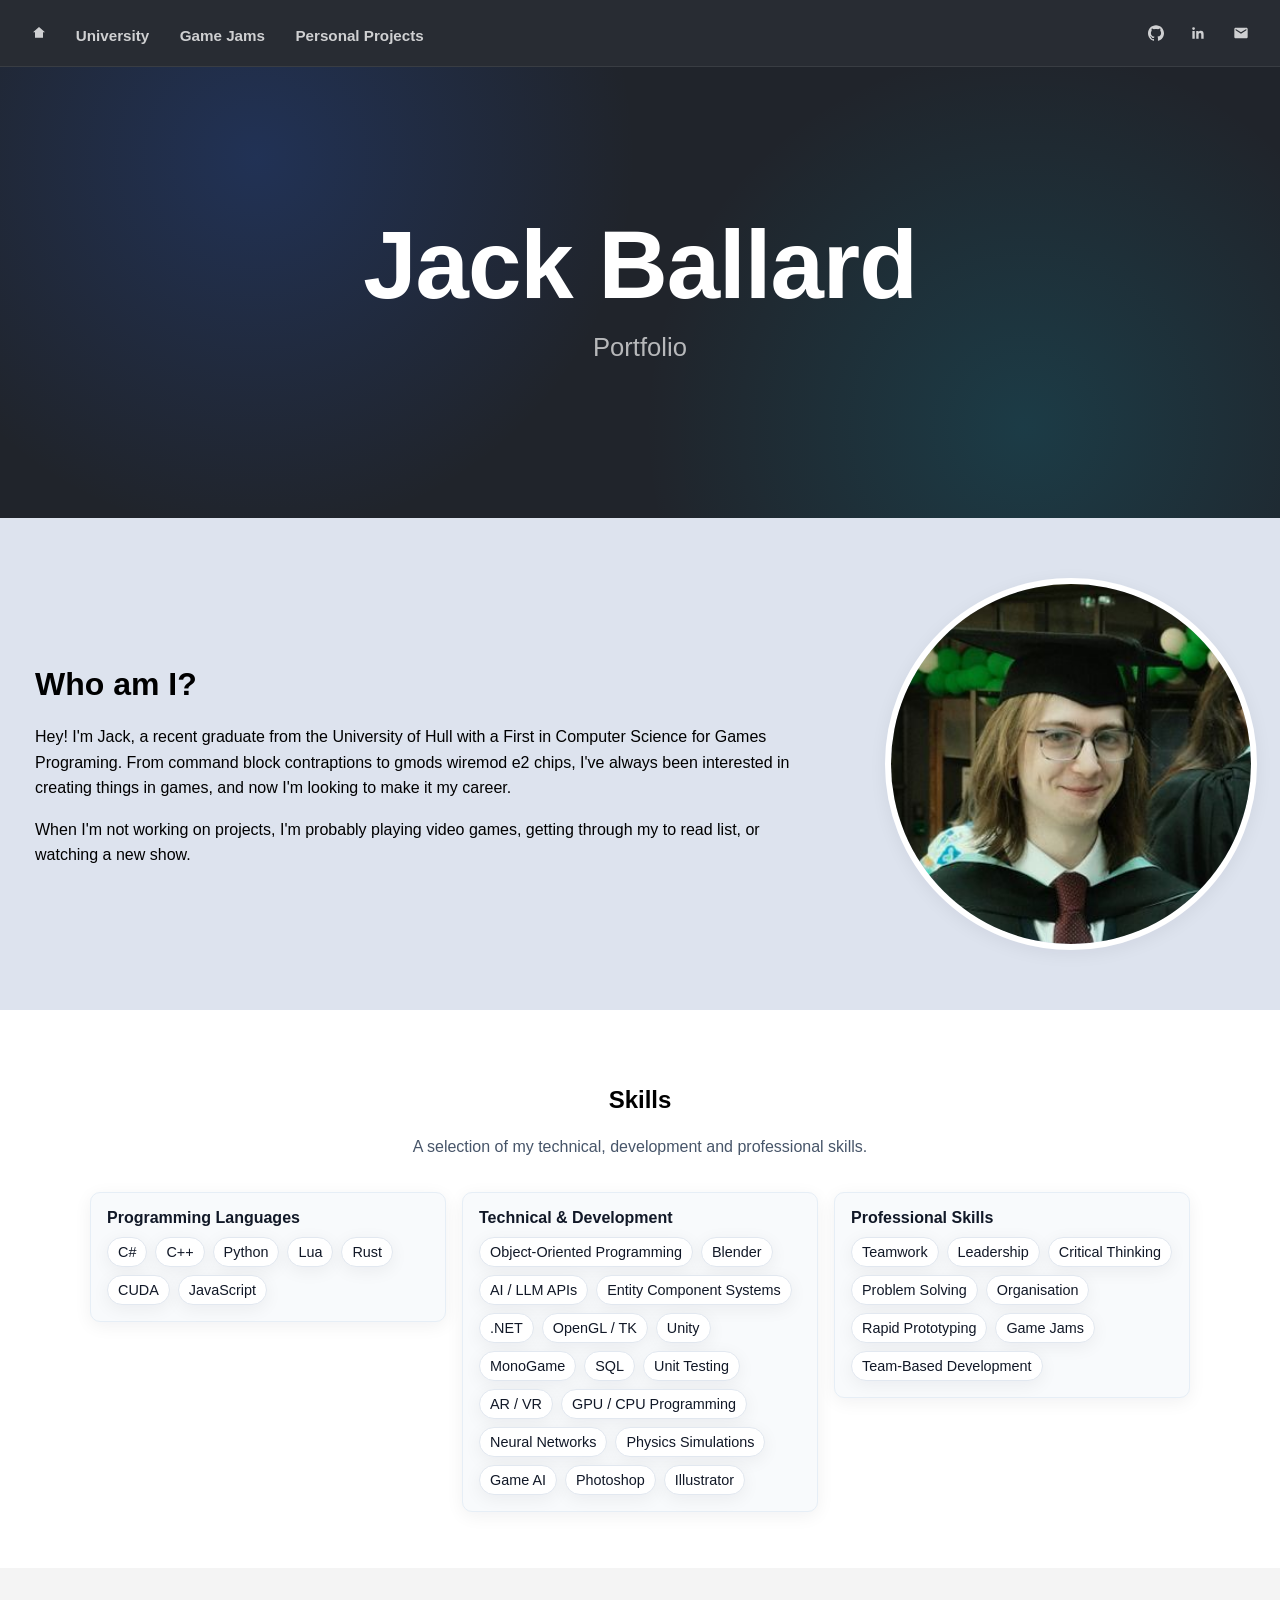
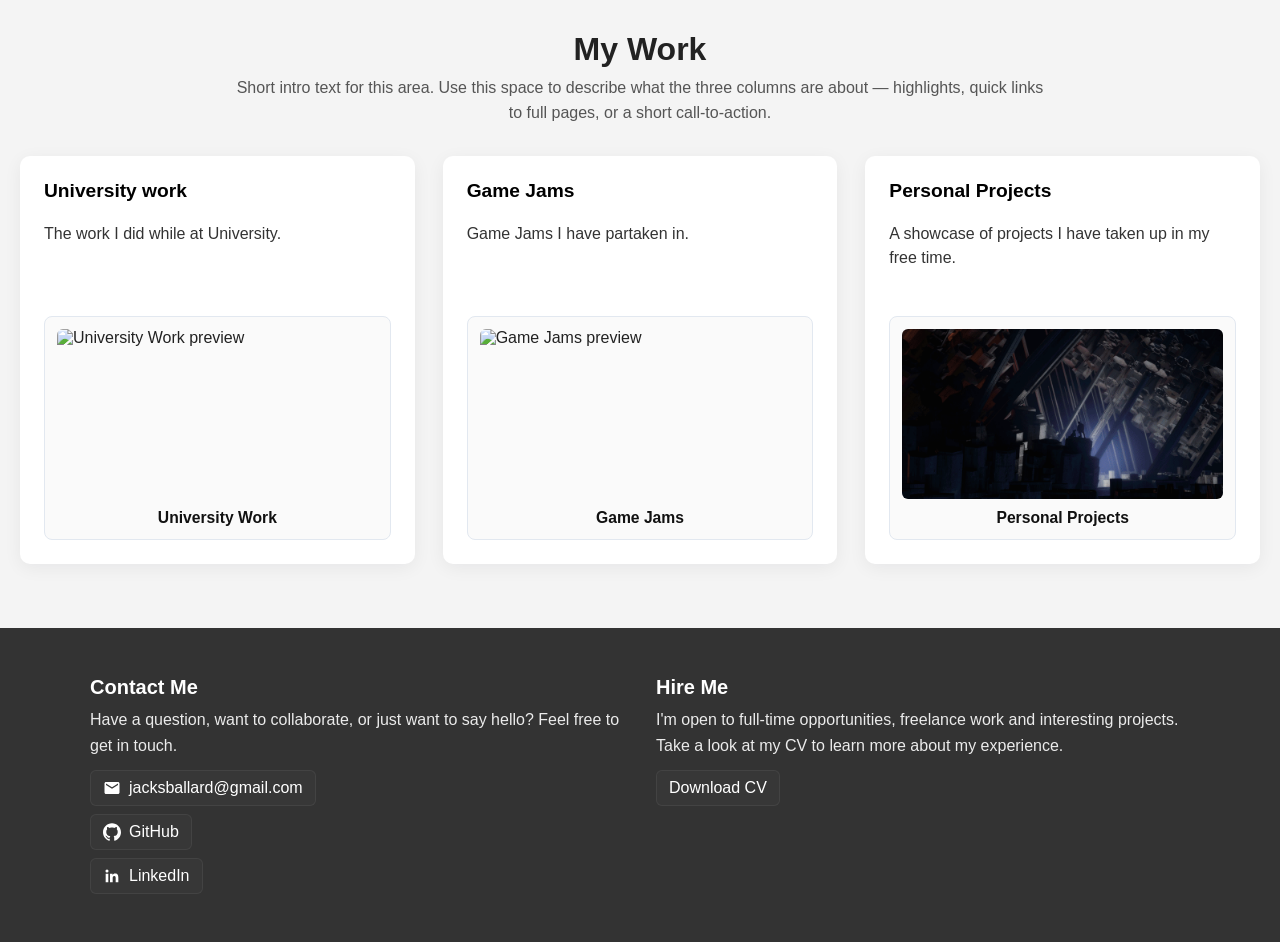
==== commit 6bfece5d: "Progress" ====
--- a/index.html
+++ b/index.html
@@ -187,36 +187,6 @@
         </div>
     </section>
 
-    <!-- Image Gallery Section (click to focus image) -->
-    <section class="gallery-section" aria-labelledby="gallery-title">
-        <div class="gallery-inner">
-            <div class="gallery-header">
-                <h2 id="gallery-title">Gallery</h2>
-                <p style="margin:8px 0 0; color:#475569;">
-                    Click any image to view it in focus. Press Esc or click the background to close.
-                </p>
-            </div>
-
-            <div class="gallery-grid" role="list">
-                <div class="gallery-item" role="listitem">
-                    <img src="https://via.placeholder.com/1200x675?text=Image+1" alt="Image 1" data-full="https://via.placeholder.com/1600x900?text=Image+1">
-                </div>
-
-                <div class="gallery-item" role="listitem">
-                    <img src="https://via.placeholder.com/1200x675?text=Image+2" alt="Image 2" data-full="https://via.placeholder.com/1600x900?text=Image+2">
-                </div>
-
-                <div class="gallery-item" role="listitem">
-                    <img src="https://via.placeholder.com/1200x675?text=Image+3" alt="Image 3" data-full="https://via.placeholder.com/1600x900?text=Image+3">
-                </div>
-
-                <div class="gallery-item" role="listitem">
-                    <img src="https://via.placeholder.com/1200x675?text=Image+4" alt="Image 4" data-full="https://via.placeholder.com/1600x900?text=Image+4">
-                </div>
-            </div>
-        </div>
-    </section>
-
     <!-- Contact section (bottom, matches header colour) -->
     <section class="contact-section" aria-labelledby="contact-title">
         <div class="contact-inner">
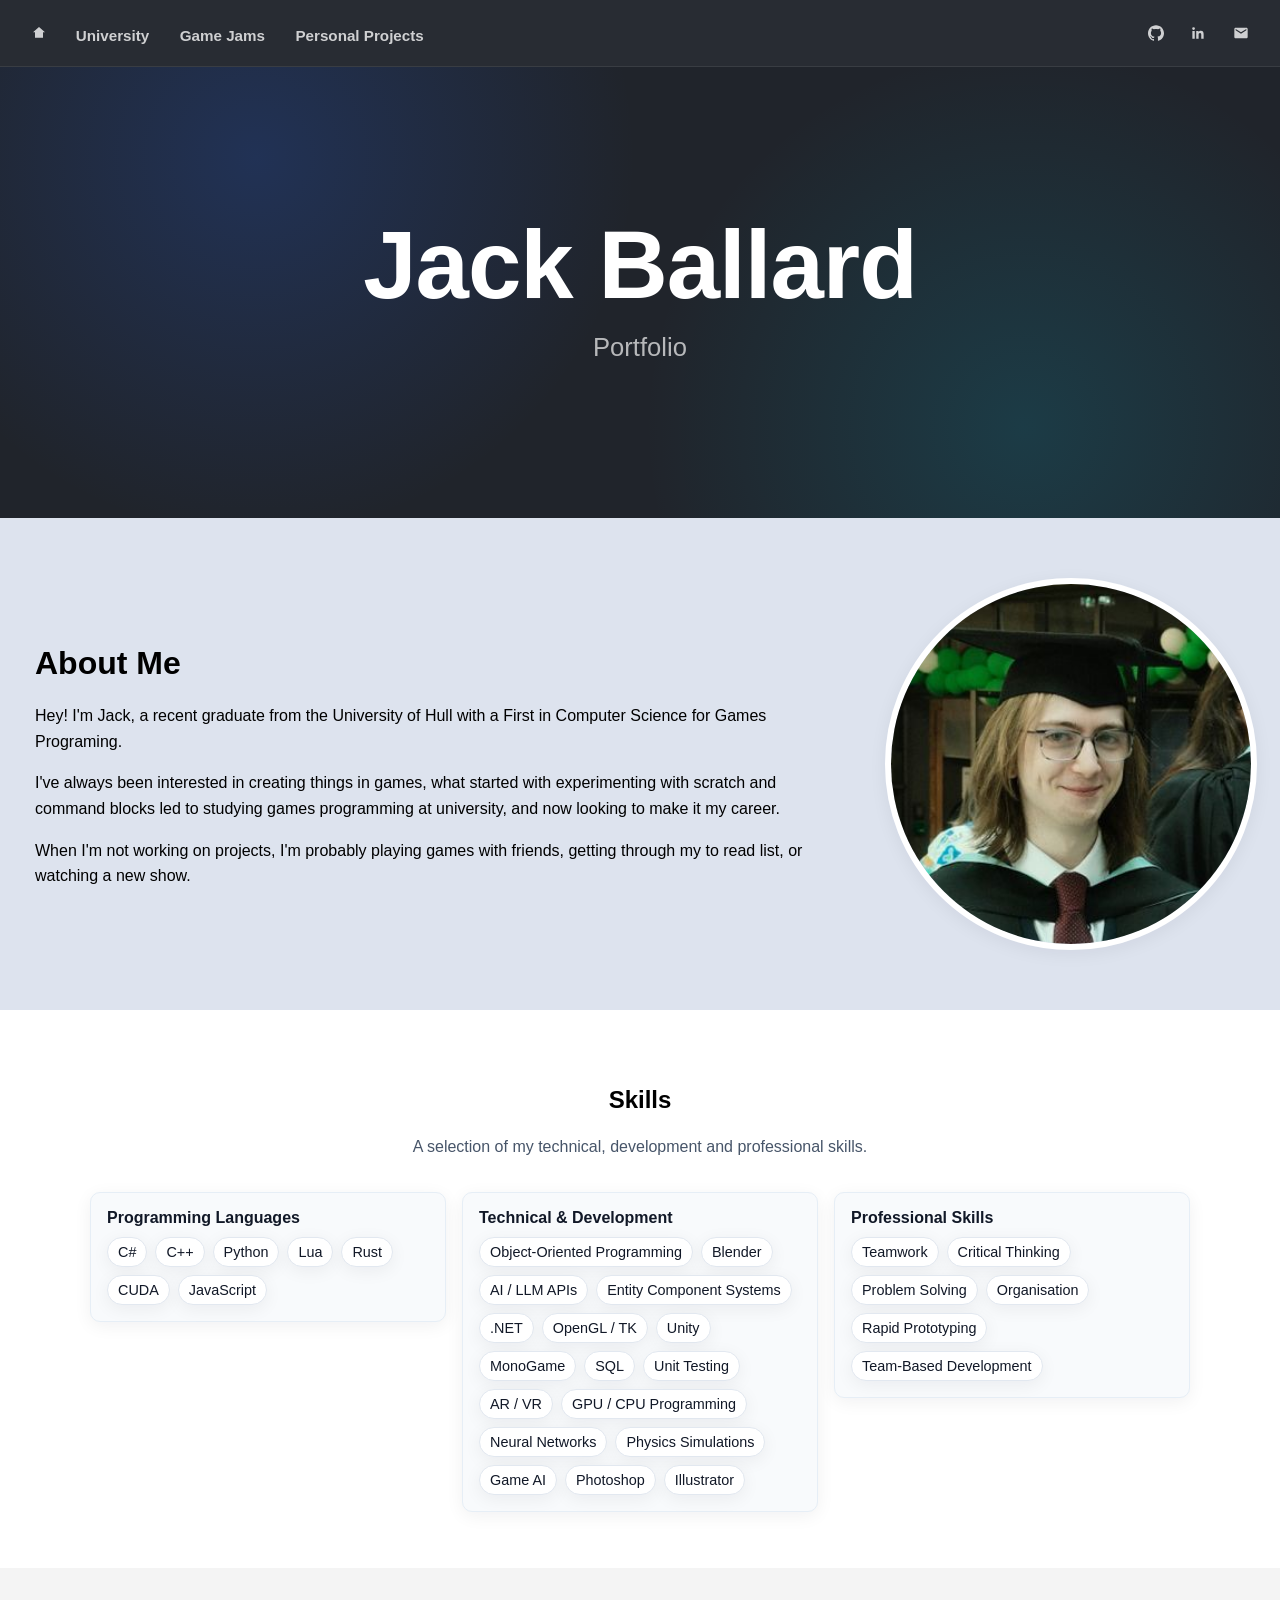
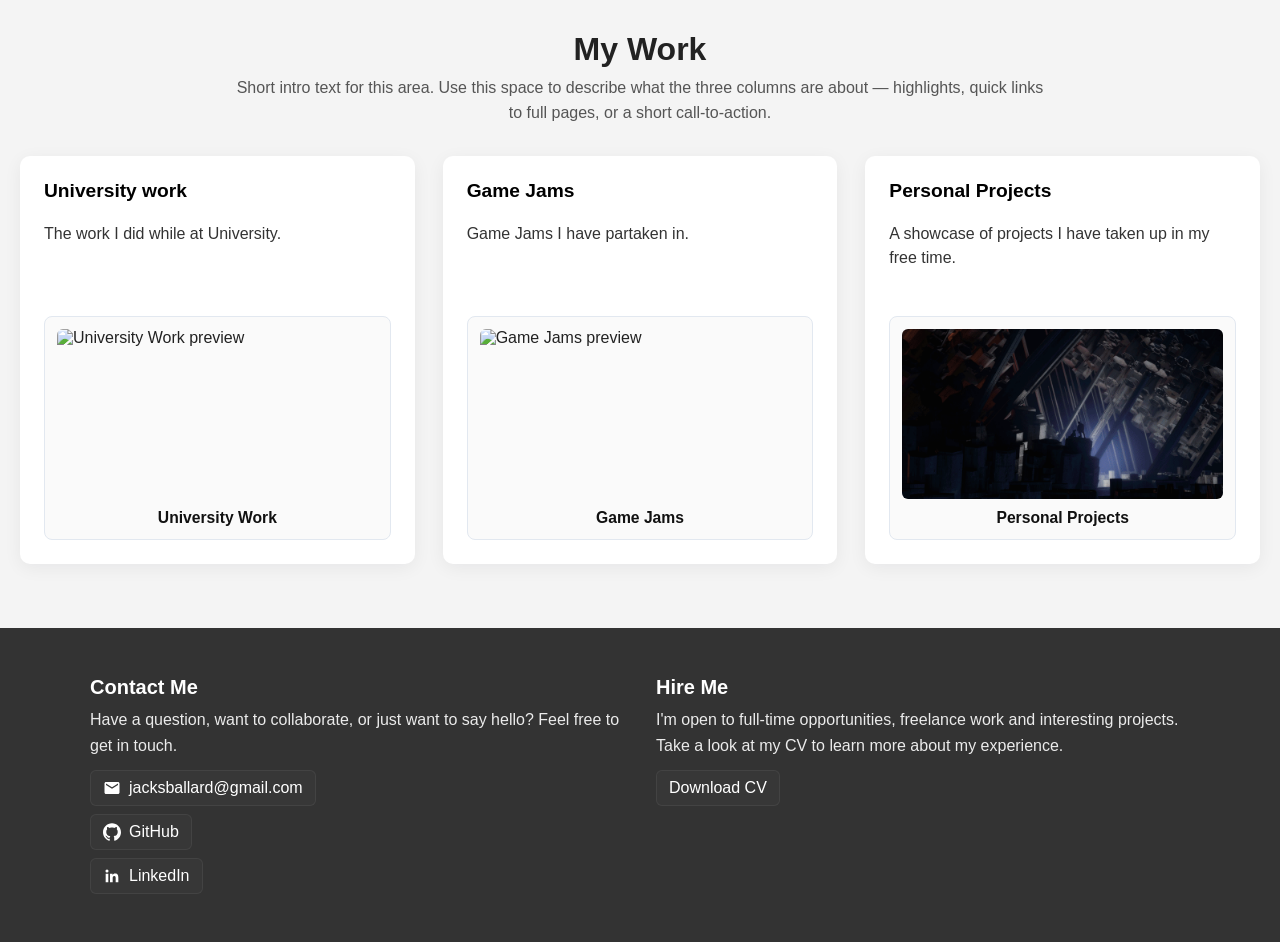
==== commit bfc33817: "univiersity section complete" ====
--- a/index.html
+++ b/index.html
@@ -61,9 +61,10 @@
 
     <div id="intro" class="container">
         <div class="content">
-            <h1>Who am I?</h1>
-            <p>Hey! I'm Jack, a recent graduate from the University of Hull with a First in Computer Science for Games Programing. From command block contraptions to gmods wiremod e2 chips, I've always been interested in creating things in games, and now I'm looking to make it my career.</p>
-            <p>When I'm not working on projects, I'm probably playing video games, getting through my to read list, or watching a new show.</p>
+            <h1>About Me</h1>
+            <p>Hey! I'm Jack, a recent graduate from the University of Hull with a First in Computer Science for Games Programing. </p>
+            <p>I've always been interested in creating things in games, what started with experimenting with scratch and command blocks led to studying games programming at university, and now looking to make it my career.</p>
+            <p>When I'm not working on projects, I'm probably playing games with friends, getting through my to read list, or watching a new show.</p>
         </div>
 
         <div class="image">
@@ -130,12 +131,10 @@
 
                     <ul class="skill-list">
                         <li>Teamwork</li>
-                        <li>Leadership</li>
                         <li>Critical Thinking</li>
                         <li>Problem Solving</li>
                         <li>Organisation</li>
                         <li>Rapid Prototyping</li>
-                        <li>Game Jams</li>
                         <li>Team-Based Development</li>
                     </ul>
 
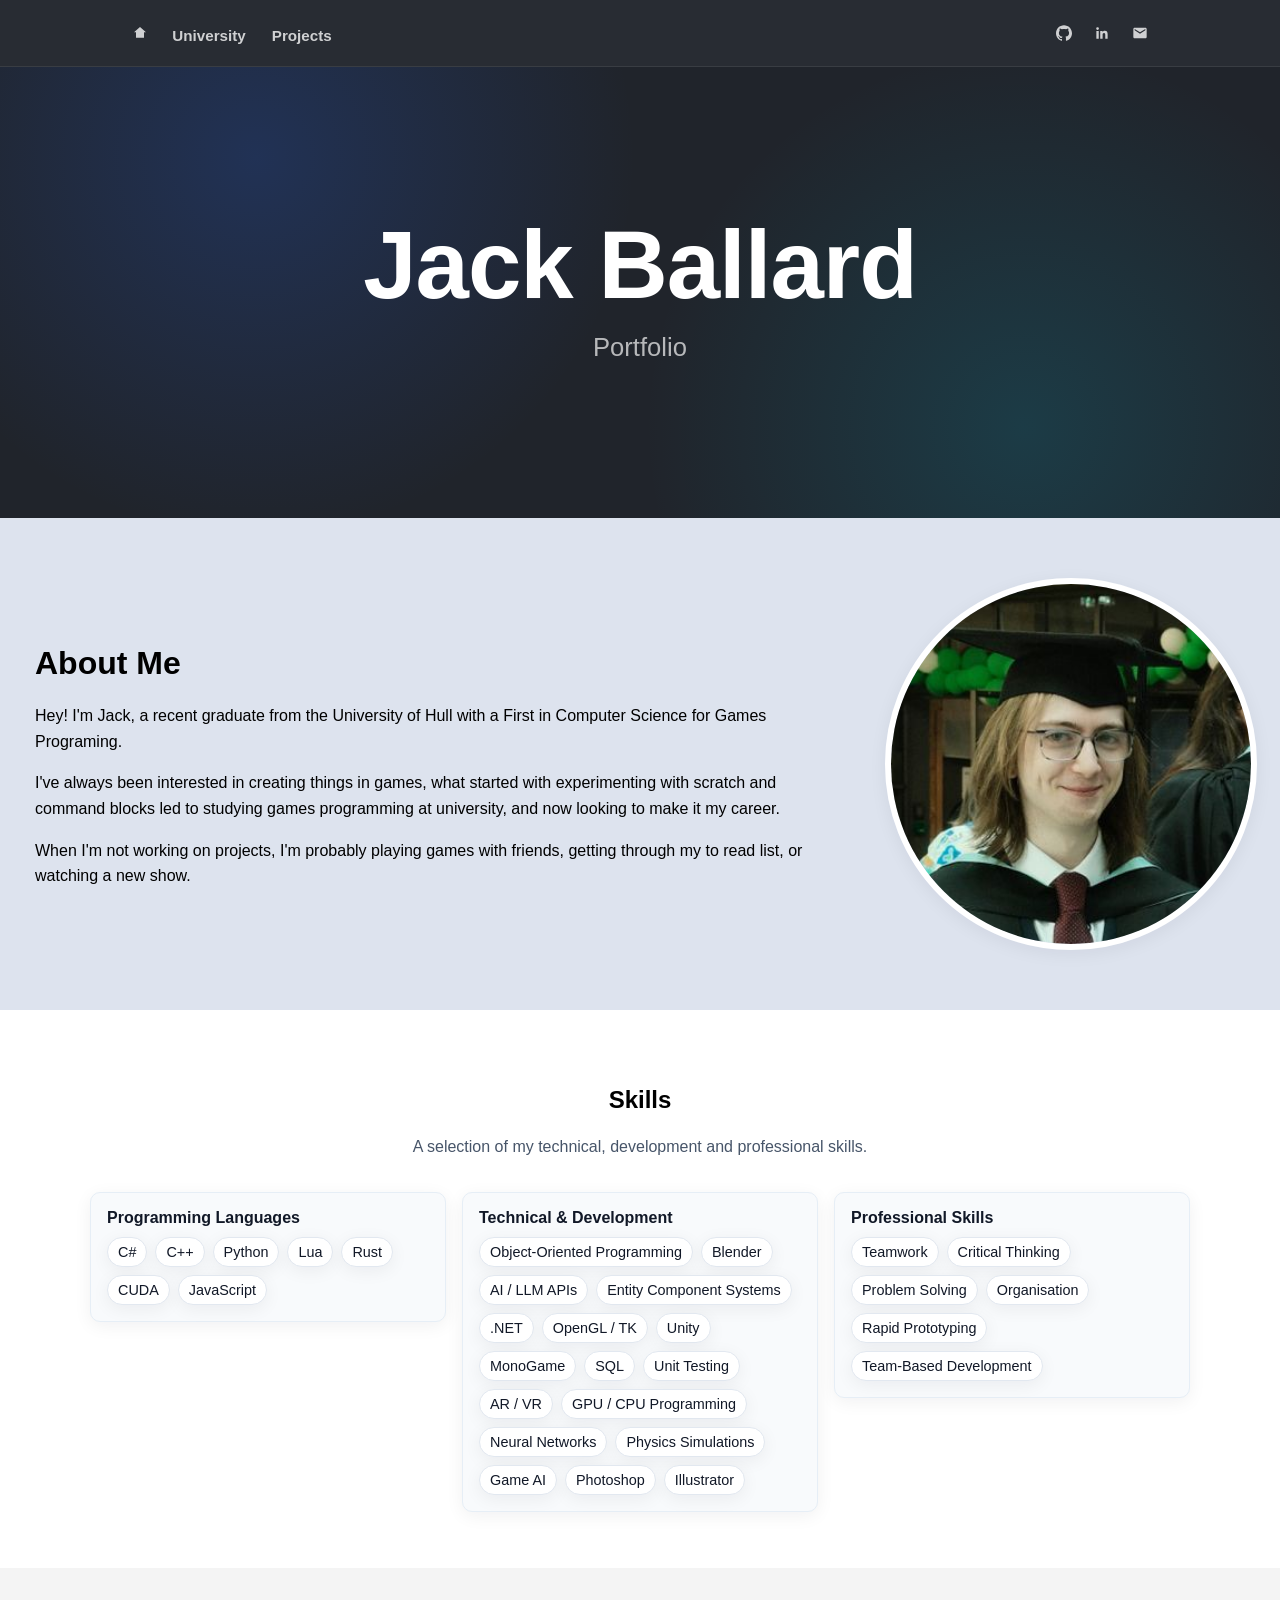
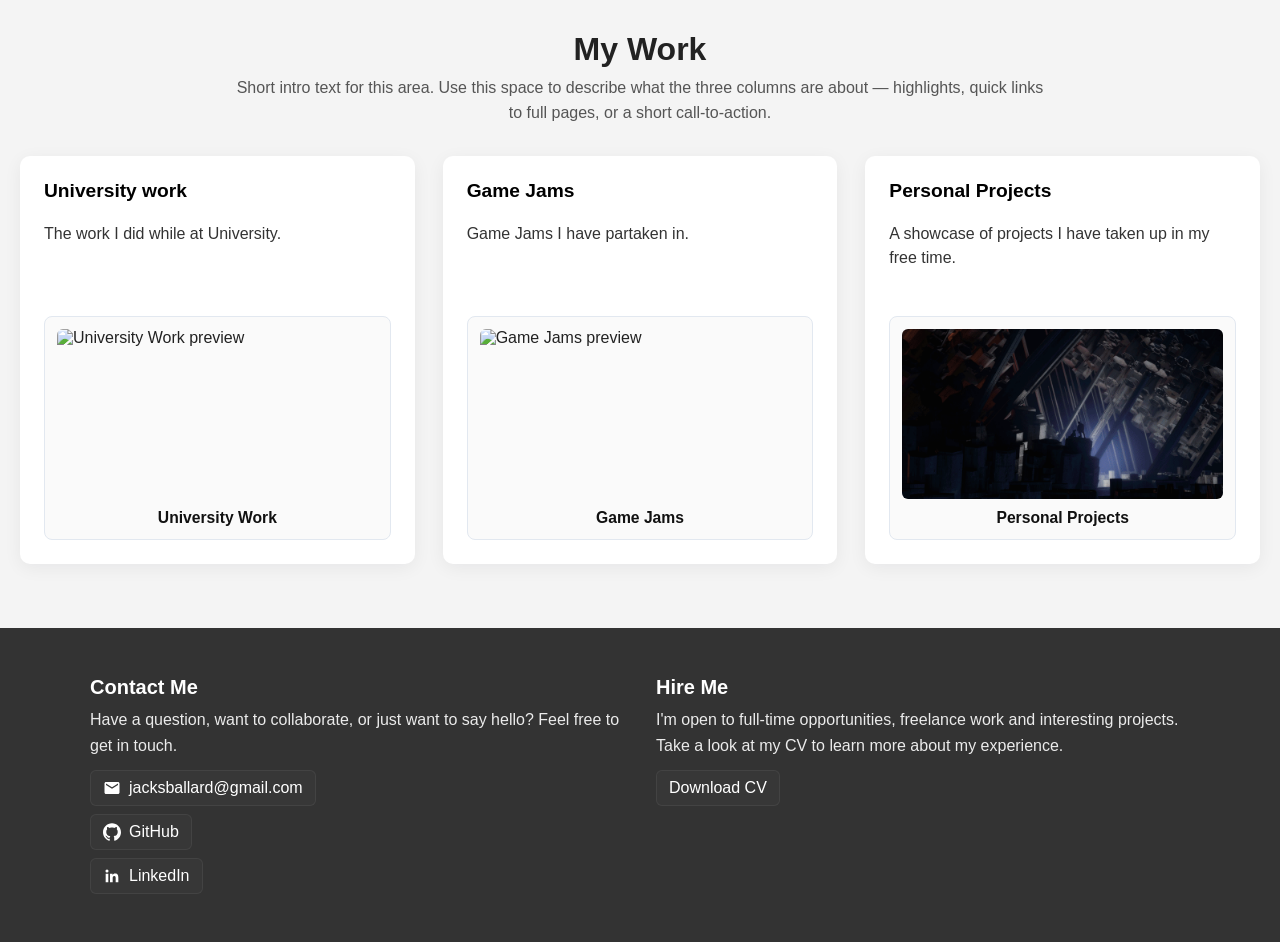
==== commit 6629d7c9: "global elements are now universal" ====
--- a/index.html
+++ b/index.html
@@ -8,48 +8,7 @@
 </head>
 <body>
 
-    <header>
-        <div class="nav-groups" role="navigation" aria-label="Main navigation">
-
-            <div class="nav-left">
-                <!-- icon-only button (accessible label provided) -->
-                <a class="btn btn-icon" href="index.html" title="Home" aria-label="Home">
-                    <svg viewBox="0 0 24 24" aria-hidden="true" focusable="false">
-                        <path d="M12 3l9 8h-3v8h-12v-8h-3z" />
-                    </svg>
-                </a>
-
-
-                <!-- text-only button (no icon, border invisible until hover) -->
-                <a class="btn btn-text" href="pages/university.html" title="University">University</a>
-                <a class="btn btn-text" href="pages/game-jams.html" title="Game-Jams">Game Jams</a>
-                <a class="btn btn-text" href="pages/personal-projects.html" title="Personal-Projects">Personal Projects</a>
-            </div>
-
-            <div class="nav-spacer" aria-hidden="true"></div>
-
-            <div class="nav-right">
-                <!-- icon-only button (external link opens in new tab) -->
-                <a class="btn btn-icon" href="https://github.com/Jack-Ballard" title="GitHub" aria-label="GitHub" target="_blank" rel="noopener noreferrer">
-                    <svg viewBox="0 0 24 24" aria-hidden="true" focusable="false">
-                        <path d="M12 .297c-6.63 0-12 5.373-12 12 0 5.303 3.438 9.8 8.205 11.385.6.113.82-.258.82-.577 0-.285-.01-1.04-.015-2.04-3.338.724-4.042-1.61-4.042-1.61C4.422 18.07 3.633 17.7 3.633 17.7c-1.087-.744.084-.729.084-.729 1.205.084 1.838 1.236 1.838 1.236 1.07 1.835 2.809 1.305 3.495.998.108-.776.417-1.305.76-1.605-2.665-.3-5.466-1.332-5.466-5.93 0-1.31.465-2.38 1.235-3.22-.135-.303-.54-1.523.105-3.176 0 0 1.005-.322 3.3 1.23.96-.267 1.98-.399 3-.405 1.02.006 2.04.138 3 .405 2.28-1.552 3.285-1.23 3.285-1.23.645 1.653.24 2.873.12 3.176.765.84 1.23 1.91 1.23 3.22 0 4.61-2.805 5.625-5.475 5.92.42.36.81 1.096.81 2.22 0 1.606-.015 2.896-.015 3.286 0 .315.21.69.825.57C20.565 22.092 24 17.592 24 12.297c0-6.627-5.373-12-12-12" />
-                    </svg>
-                </a>
-
-                <a class="btn btn-icon" href="https://www.linkedin.com/in/jack-ballard-969342292/" title="LinkedIn" aria-label="LinkedIn" target="_blank" rel="noopener noreferrer">
-                    <svg viewBox="0 0 24 24" aria-hidden="true" focusable="false">
-                        <path d="M20.447 20.452h-3.554v-5.569c0-1.328-.027-3.037-1.852-3.037-1.853 0-2.136 1.445-2.136 2.939v5.667H9.351V9h3.414v1.561h.046c.477-.9 1.637-1.85 3.37-1.85 3.601 0 4.267 2.37 4.267 5.455v6.286zM5.337 7.433a2.062 2.062 0 1 1 0-4.124 2.062 2.062 0 0 1 0 4.124zM7.114 20.452H3.558V9h3.556v11.452z" />
-                    </svg>
-                </a>
-
-                <!-- icon-only contact button -->
-                <a class="btn btn-icon" href="mailto:jacksballard@gmail.com" title="Contact" aria-label="Contact">
-                    <svg viewBox="0 0 24 24" aria-hidden="true" focusable="false"><path d="M20 4h-16c-1.1 0-2 .9-2 2v12c0 1.1.9 2 2 2h16c1.1 0 2-.9 2-2v-12c0-1.1-.9-2-2-2zm0 4l-8 5-8-5v-2l8 5 8-5v2z" /></svg>
-                </a>
-            </div>
-        </div>
-        </div>
-    </header>
+    <div id="site-header"></div>
 
     <!-- Hero with giant central title -->
     <section class="hero" aria-labelledby="site-title">
@@ -167,7 +126,7 @@
                     <h3>Game Jams</h3>
                     <p>Game Jams I have partaken in.</p>
 
-                    <a class="feature-btn" href="pages/game-jams.html" aria-label="Open Game Jams">
+                    <a class="feature-btn" href="pages/projects.html#game-jams" aria-label="Open Game Jams">
                         <img src="assets/gifs/gameJamShowcase.gif" alt="Game Jams preview">
                         <span class="btn-label">Game Jams</span>
                     </a>
@@ -177,7 +136,7 @@
                     <h3>Personal Projects</h3>
                     <p>A showcase of projects I have taken up in my free time.</p>
 
-                    <a class="feature-btn" href="pages/personal-projects.html" aria-label="Open Personal Projects">
+                    <a class="feature-btn" href="pages/projects.html#personal-projects" aria-label="Open Personal Projects">
                         <img src="assets/gifs/blenderShowcase.gif" alt="Personal Projects preview">
                         <span class="btn-label">Personal Projects</span>
                     </a>
@@ -187,45 +146,10 @@
     </section>
 
     <!-- Contact section (bottom, matches header colour) -->
-    <section class="contact-section" aria-labelledby="contact-title">
-        <div class="contact-inner">
-            <div class="contact-left">
-                <h3 id="contact-title">Contact Me</h3>
-                <p>Have a question, want to collaborate, or just want to say hello? Feel free to get in touch.</p>
-
-                <div class="contact-links" aria-hidden="false">
-                    <a href="mailto:jacksballard@gmail.com" title="Email">
-                        <svg viewBox="0 0 24 24" aria-hidden="true" focusable="false"><path d="M20 4H4c-1.1 0-2 .9-2 2v12c0 1.1.9 2 2 2h16c1.1 0 2-.9 2-2V6c0-1.1-.9-2-2-2zm0 4l-8 5-8-5v-2l8 5 8-5v2z"/></svg>
-                        jacksballard@gmail.com
-                    </a>
-
-                    <a href="https://github.com/Jack-Ballard" target="_blank" rel="noopener noreferrer" title="GitHub">
-                        <svg viewBox="0 0 24 24" aria-hidden="true" focusable="false"><path d="M12 .297c-6.63 0-12 5.373-12 12 0 5.303 3.438 9.8 8.205 11.385.6.113.82-.258.82-.577 0-.285-.01-1.04-.015-2.04-3.338.724-4.042-1.61-4.042-1.61C4.422 18.07 3.633 17.7 3.633 17.7c-1.087-.744.084-.729.084-.729 1.205.084 1.838 1.236 1.838 1.236 1.07 1.835 2.809 1.305 3.495.998.108-.776.417-1.305.76-1.605-2.665-.3-5.466-1.332-5.466-5.93 0-1.31.465-2.38 1.235-3.22-.135-.303-.54-1.523.105-3.176 0 0 1.005-.322 3.3 1.23.96-.267 1.98-.399 3-.405 1.02.006 2.04.138 3 .405 2.28-1.552 3.285-1.23 3.285-1.23.645 1.653.24 2.873.12 3.176.765.84 1.23 1.91 1.23 3.22 0 4.61-2.805 5.625-5.475 5.92.42.36.81 1.096.81 2.22 0 1.606-.015 2.896-.015 3.286 0 .315.21.69.825.57C20.565 22.092 24 17.592 24 12.297c0-6.627-5.373-12-12-12"/></svg>
-                        GitHub
-                    </a>
-
-                    <a href="https://www.linkedin.com/in/jack-ballard-969342292/" target="_blank" rel="noopener noreferrer" title="LinkedIn">
-                        <svg viewBox="0 0 24 24" aria-hidden="true" focusable="false"><path d="M20.447 20.452h-3.554v-5.569c0-1.328-.027-3.037-1.852-3.037-1.853 0-2.136 1.445-2.136 2.939v5.667H9.351V9h3.414v1.561h.046c.477-.9 1.637-1.85 3.37-1.85 3.601 0 4.267 2.37 4.267 5.455v6.286zM5.337 7.433a2.062 2.062 0 1 1 0-4.124 2.062 2.062 0 0 1 0 4.124zM7.114 20.452H3.558V9h3.556v11.452z"/></svg>
-                        LinkedIn
-                    </a>
-                </div>
-            </div>
-
-            <div class="contact-right">
-                <h3>Hire Me</h3>
-                <p style="margin:8px 0 12px 0; color:rgba(255,255,255,0.9);">
-                    I'm open to full-time opportunities, freelance work and interesting projects. Take a look at my CV to learn more about my experience.
-                </p>
-
-                <!-- CV download button: ensure the file is placed at assets/downloads/Jack-Ballard-CV.pdf -->
-                <a class="contact-download" href="assets/pdfs/Jack_Ballard_CV.pdf" download title="Download CV" aria-label="Download CV">
-                    Download CV
-                </a>
-
-            </div>
-        </div>
-    </section>
+    <div id="site-contact"></div>
 
     <script src="js/gallery.js" defer></script>
+
+    <script src="js/layout.js"></script>
 </body>
 </html>
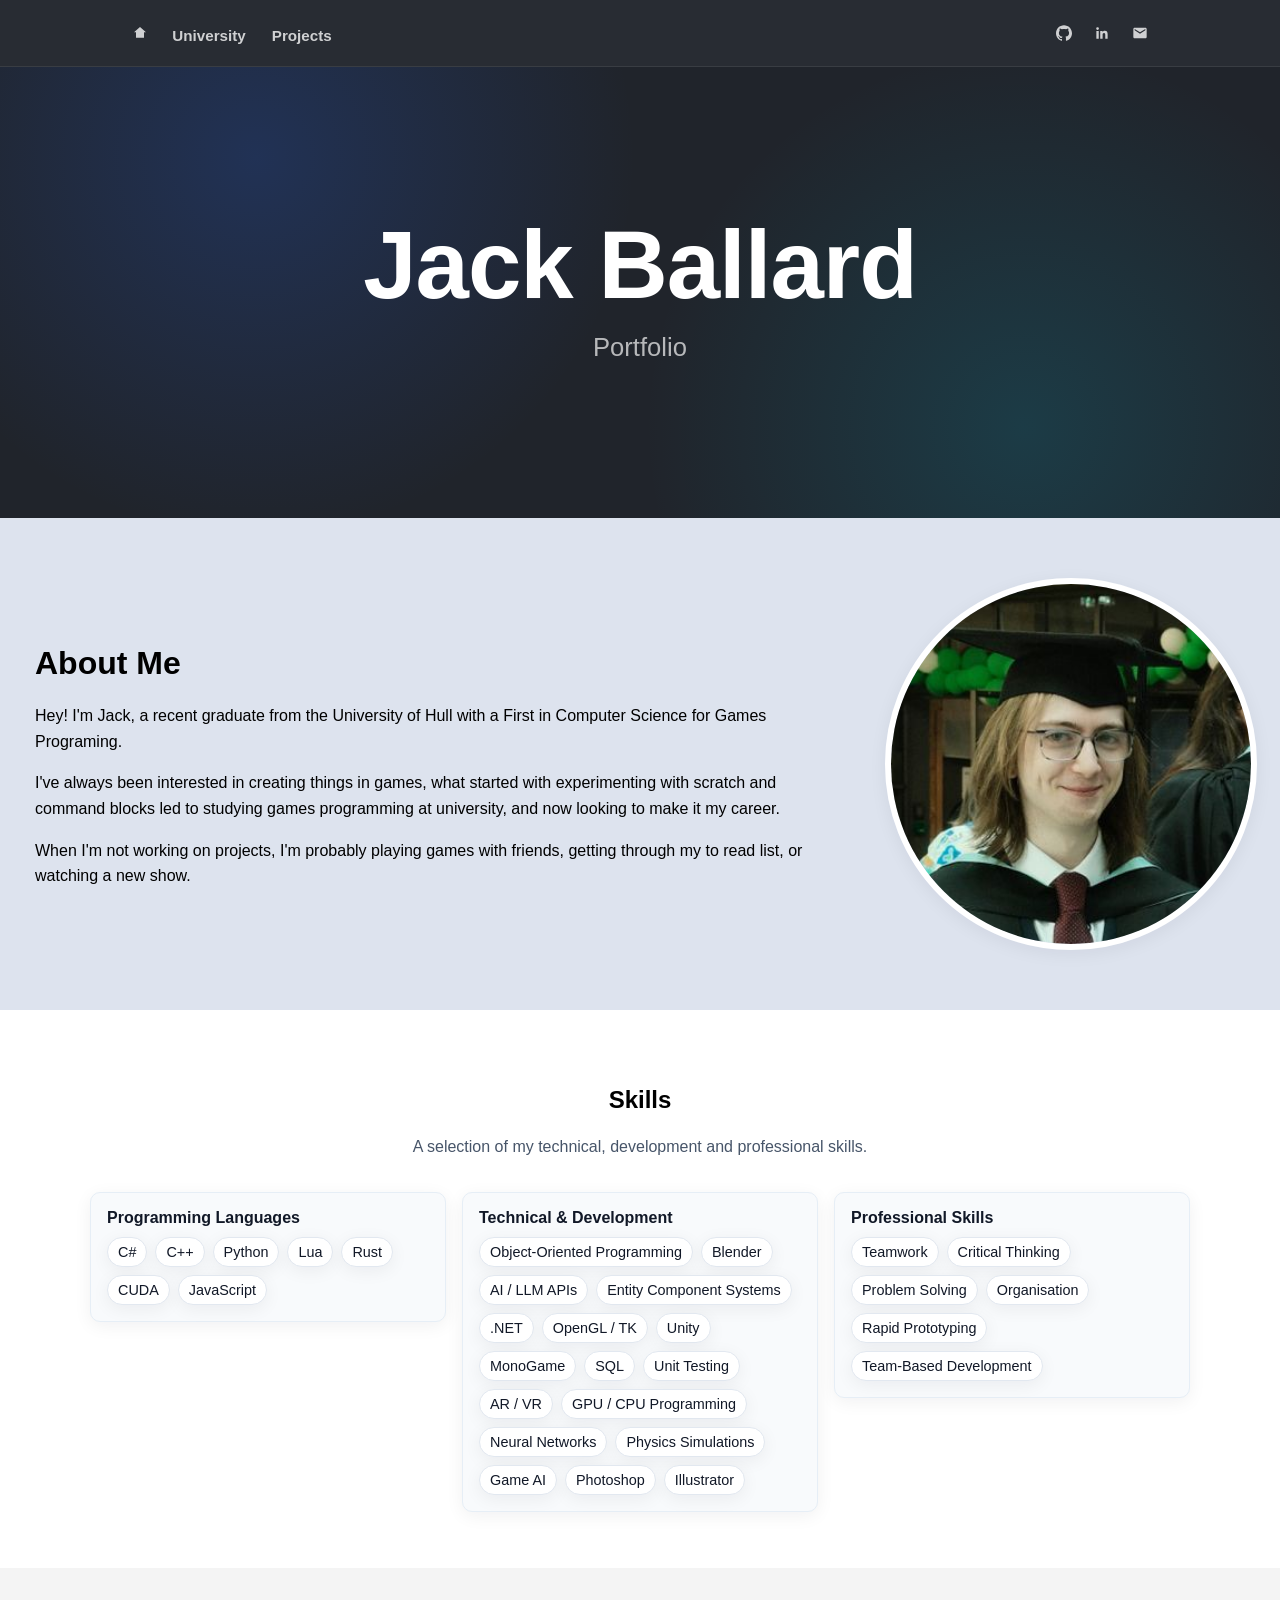
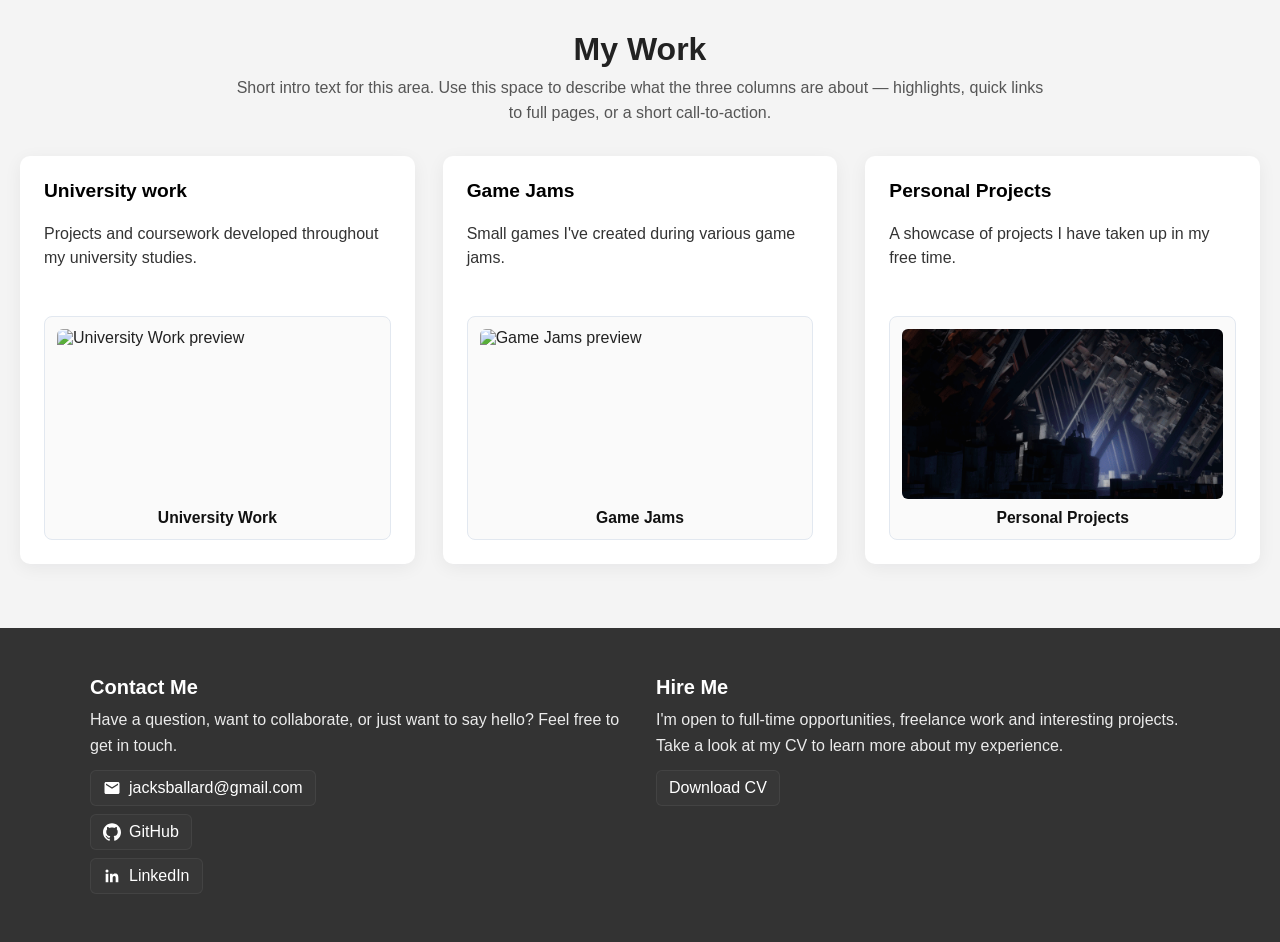
==== commit 6eb197f9: "Website V1 complete" ====
--- a/index.html
+++ b/index.html
@@ -114,17 +114,17 @@
             <div id="features" class="three-cols" aria-label="Featured links">
                 <article class="feature">
                     <h3>University work</h3>
-                    <p>The work I did while at University.</p>
+                    <p>Projects and coursework developed throughout my university studies.</p>
 
                     <a class="feature-btn" href="pages/university.html" aria-label="Open University Work">
-                        <img src="https://via.placeholder.com/800x450" alt="University Work preview">
+                        <img src="assets/gifs/universityShowcase.gif" alt="University Work preview">
                         <span class="btn-label">University Work</span>
                     </a>
                 </article>
 
                 <article class="feature">
                     <h3>Game Jams</h3>
-                    <p>Game Jams I have partaken in.</p>
+                    <p>Small games I've created during various game jams.</p>
 
                     <a class="feature-btn" href="pages/projects.html#game-jams" aria-label="Open Game Jams">
                         <img src="assets/gifs/gameJamShowcase.gif" alt="Game Jams preview">
